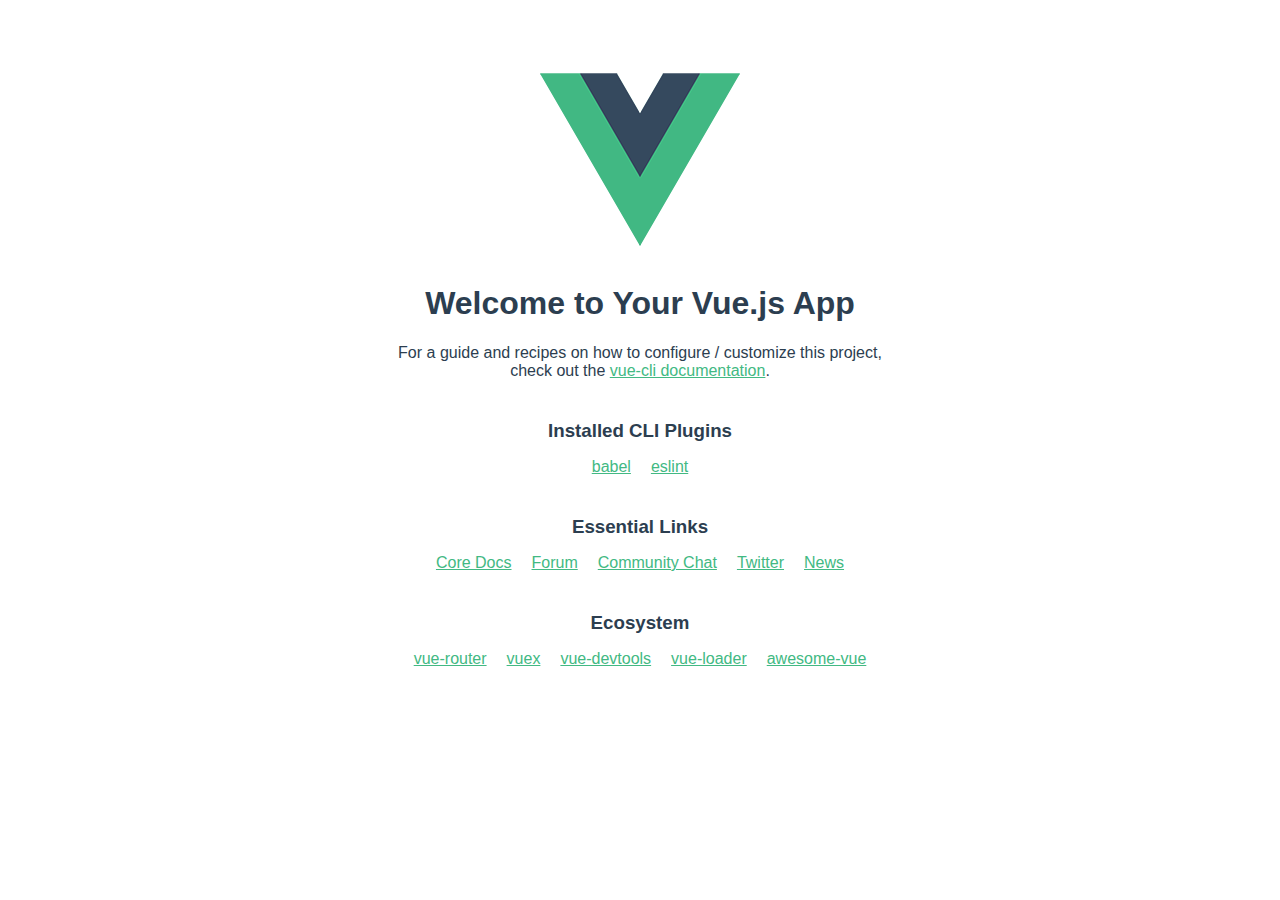
==== index.html @ 3707e93d "d" ====
<!doctype html><html lang=""><head><meta charset="utf-8"><meta http-equiv="X-UA-Compatible" content="IE=edge"><meta name="viewport" content="width=device-width,initial-scale=1"><link rel="icon" href="/favicon.ico"><title>myblog</title><script defer="defer" src="/js/chunk-vendors.759e2c21.js"></script><script defer="defer" src="/js/app.ef1b926c.js"></script><link href="/css/app.2cf79ad6.css" rel="stylesheet"></head><body><noscript><strong>We're sorry but myblog doesn't work properly without JavaScript enabled. Please enable it to continue.</strong></noscript><div id="app"></div></body></html>
---- css/app.2cf79ad6.css ----
h3[data-v-b9167eee]{margin:40px 0 0}ul[data-v-b9167eee]{list-style-type:none;padding:0}li[data-v-b9167eee]{display:inline-block;margin:0 10px}a[data-v-b9167eee]{color:#42b983}#app{font-family:Avenir,Helvetica,Arial,sans-serif;-webkit-font-smoothing:antialiased;-moz-osx-font-smoothing:grayscale;text-align:center;color:#2c3e50;margin-top:60px}
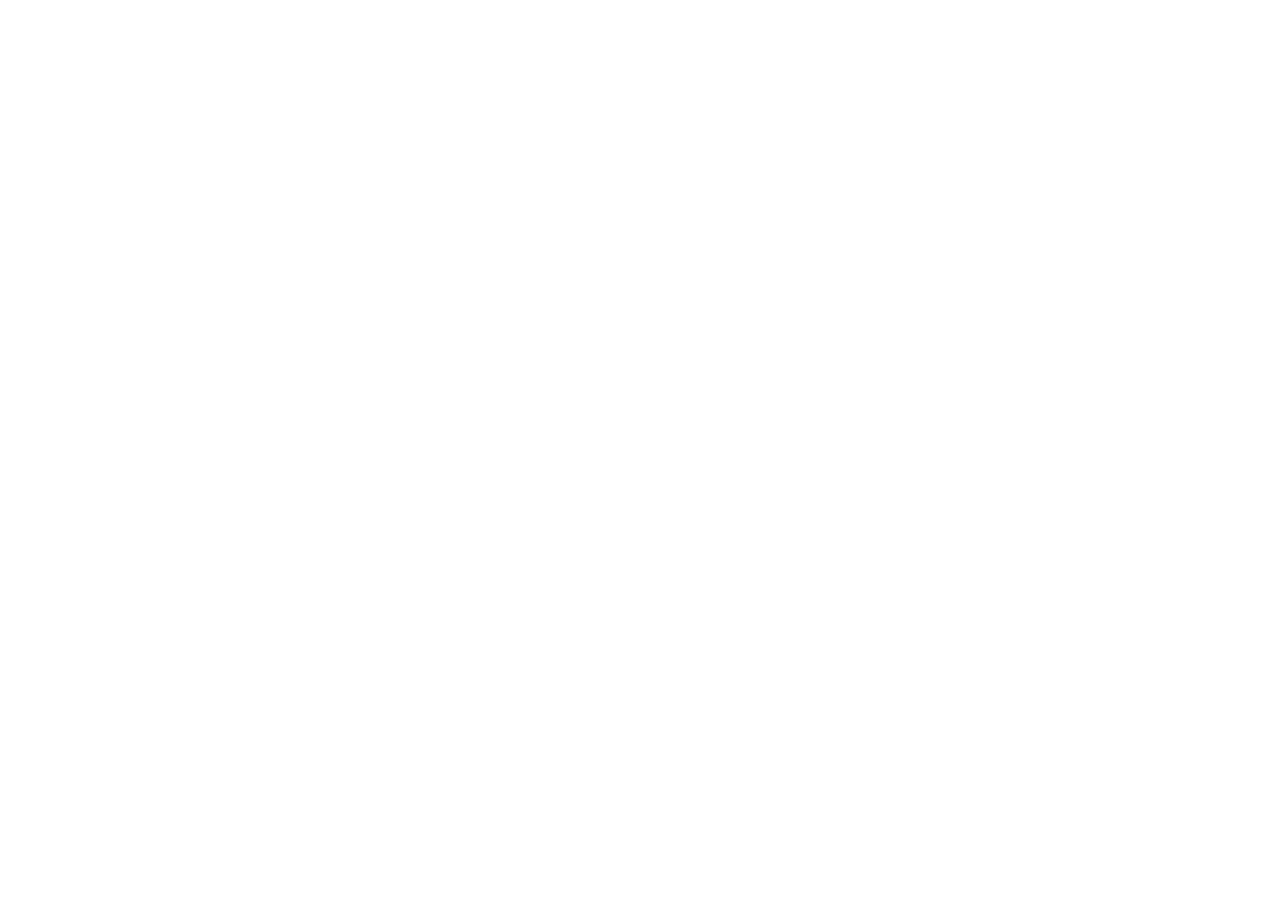
==== commit ce561dab: "s" ====
--- a/index.html
+++ b/index.html
@@ -1 +1 @@
-<!doctype html><html lang=""><head><meta charset="utf-8"><meta http-equiv="X-UA-Compatible" content="IE=edge"><meta name="viewport" content="width=device-width,initial-scale=1"><link rel="icon" href="/favicon.ico"><title>myblog</title><script defer="defer" src="/js/chunk-vendors.759e2c21.js"></script><script defer="defer" src="/js/app.ef1b926c.js"></script><link href="/css/app.2cf79ad6.css" rel="stylesheet"></head><body><noscript><strong>We're sorry but myblog doesn't work properly without JavaScript enabled. Please enable it to continue.</strong></noscript><div id="app"></div></body></html>+<!doctype html><html lang=""><head><meta charset="utf-8"><meta http-equiv="X-UA-Compatible" content="IE=edge"><meta name="viewport" content="width=device-width,initial-scale=1"><link rel="icon" href="/site/favicon.ico"><title>myblog</title><script defer="defer" src="/site/js/chunk-vendors.6931b69c.js"></script><script defer="defer" src="/site/js/app.4522f681.js"></script><link href="/site/css/app.2cf79ad6.css" rel="stylesheet"></head><body><noscript><strong>We're sorry but myblog doesn't work properly without JavaScript enabled. Please enable it to continue.</strong></noscript><div id="app"></div></body></html>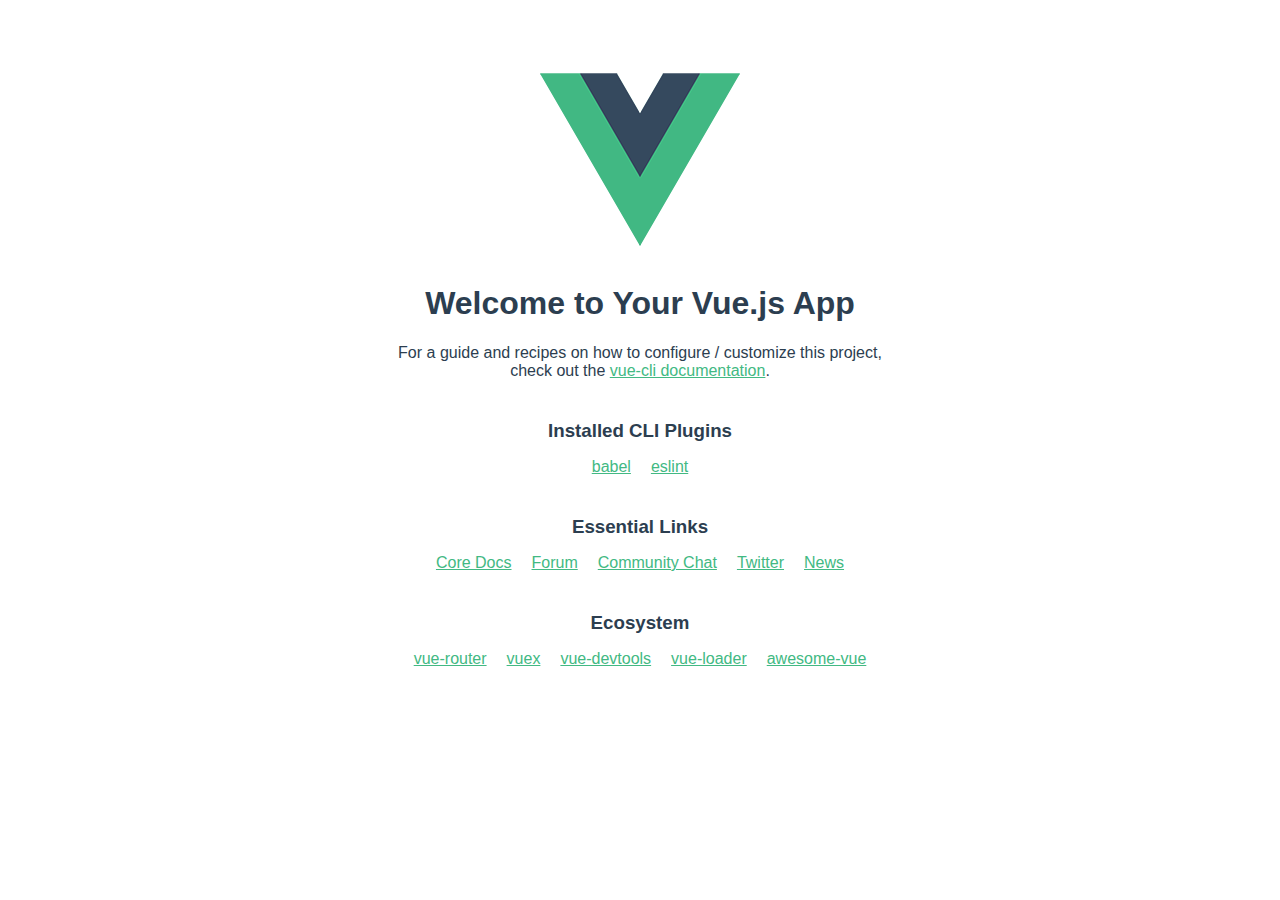
==== commit 766fc306: "s" ====
--- a/index.html
+++ b/index.html
@@ -1 +1 @@
-<!doctype html><html lang=""><head><meta charset="utf-8"><meta http-equiv="X-UA-Compatible" content="IE=edge"><meta name="viewport" content="width=device-width,initial-scale=1"><link rel="icon" href="/site/favicon.ico"><title>myblog</title><script defer="defer" src="/site/js/chunk-vendors.6931b69c.js"></script><script defer="defer" src="/site/js/app.4522f681.js"></script><link href="/site/css/app.2cf79ad6.css" rel="stylesheet"></head><body><noscript><strong>We're sorry but myblog doesn't work properly without JavaScript enabled. Please enable it to continue.</strong></noscript><div id="app"></div></body></html>+<!doctype html><html lang=""><head><meta charset="utf-8"><meta http-equiv="X-UA-Compatible" content="IE=edge"><meta name="viewport" content="width=device-width,initial-scale=1"><link rel="icon" href="favicon.ico"><title>myblog</title><script defer="defer" src="js/chunk-vendors.6931b69c.js"></script><script defer="defer" src="js/app.4522f681.js"></script><link href="css/app.2cf79ad6.css" rel="stylesheet"></head><body><noscript><strong>We're sorry but myblog doesn't work properly without JavaScript enabled. Please enable it to continue.</strong></noscript><div id="app"></div></body></html>--- a/css/app.2cf79ad6.css
+++ b/css/app.2cf79ad6.css
@@ -0,0 +1 @@
+h3[data-v-b9167eee]{margin:40px 0 0}ul[data-v-b9167eee]{list-style-type:none;padding:0}li[data-v-b9167eee]{display:inline-block;margin:0 10px}a[data-v-b9167eee]{color:#42b983}#app{font-family:Avenir,Helvetica,Arial,sans-serif;-webkit-font-smoothing:antialiased;-moz-osx-font-smoothing:grayscale;text-align:center;color:#2c3e50;margin-top:60px}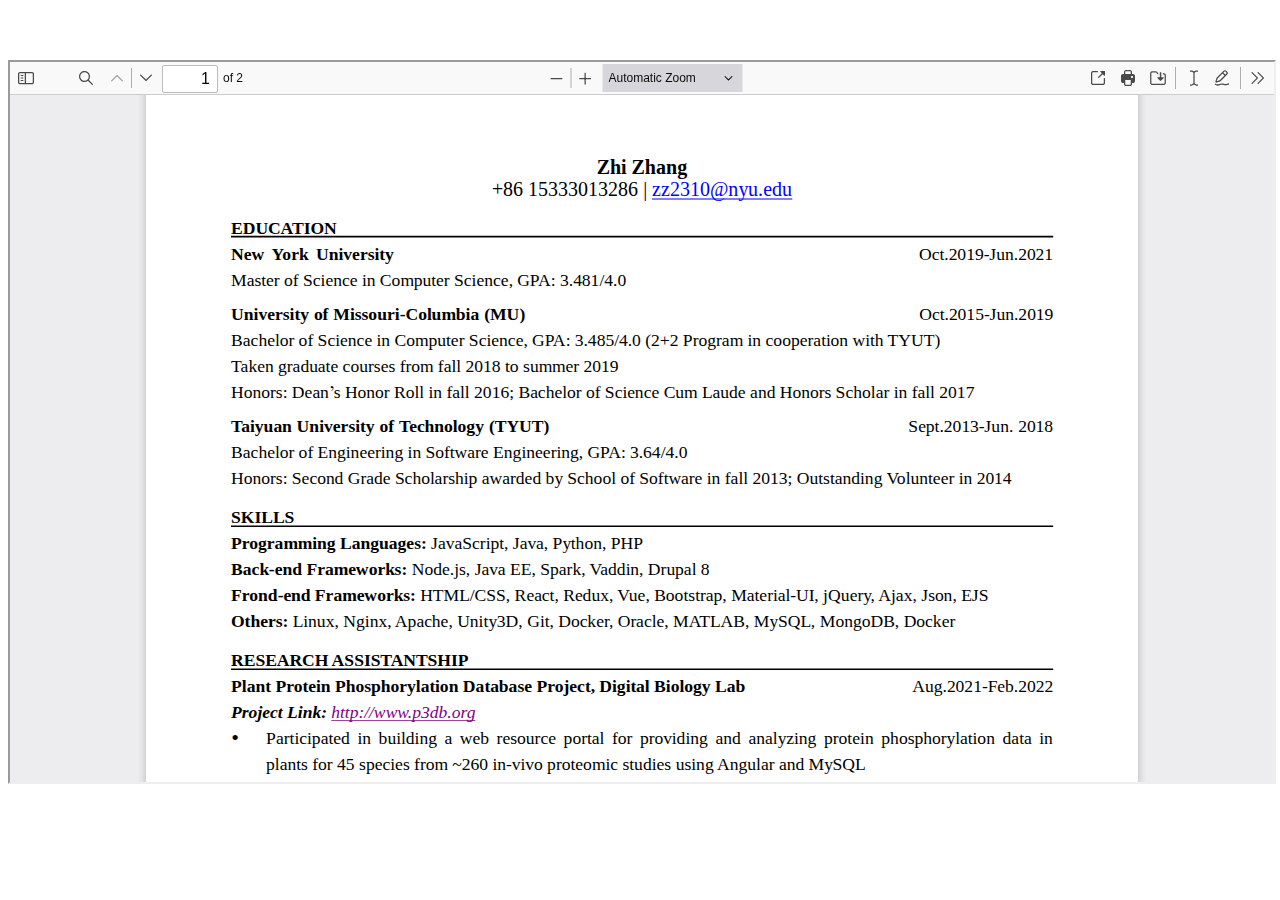
==== commit 7edeedb4: "s" ====
--- a/index.html
+++ b/index.html
@@ -1 +1 @@
-<!doctype html><html lang=""><head><meta charset="utf-8"><meta http-equiv="X-UA-Compatible" content="IE=edge"><meta name="viewport" content="width=device-width,initial-scale=1"><link rel="icon" href="favicon.ico"><title>myblog</title><script defer="defer" src="js/chunk-vendors.6931b69c.js"></script><script defer="defer" src="js/app.4522f681.js"></script><link href="css/app.2cf79ad6.css" rel="stylesheet"></head><body><noscript><strong>We're sorry but myblog doesn't work properly without JavaScript enabled. Please enable it to continue.</strong></noscript><div id="app"></div></body></html>+<!doctype html><html lang=""><head><meta charset="utf-8"><meta http-equiv="X-UA-Compatible" content="IE=edge"><meta name="viewport" content="width=device-width,initial-scale=1"><link rel="icon" href="favicon.ico"><title>myblog</title><script defer="defer" src="js/chunk-vendors.6931b69c.js"></script><script defer="defer" src="js/app.c383a71f.js"></script><link href="css/app.732480b5.css" rel="stylesheet"></head><body><noscript><strong>We're sorry but myblog doesn't work properly without JavaScript enabled. Please enable it to continue.</strong></noscript><div id="app"></div></body></html>--- a/css/app.732480b5.css
+++ b/css/app.732480b5.css
@@ -0,0 +1 @@
+div[data-v-e9b92c64]{width:100%;height:80vh;min-width:400px}#app{font-family:Avenir,Helvetica,Arial,sans-serif;-webkit-font-smoothing:antialiased;-moz-osx-font-smoothing:grayscale;text-align:center;color:#2c3e50;margin-top:60px}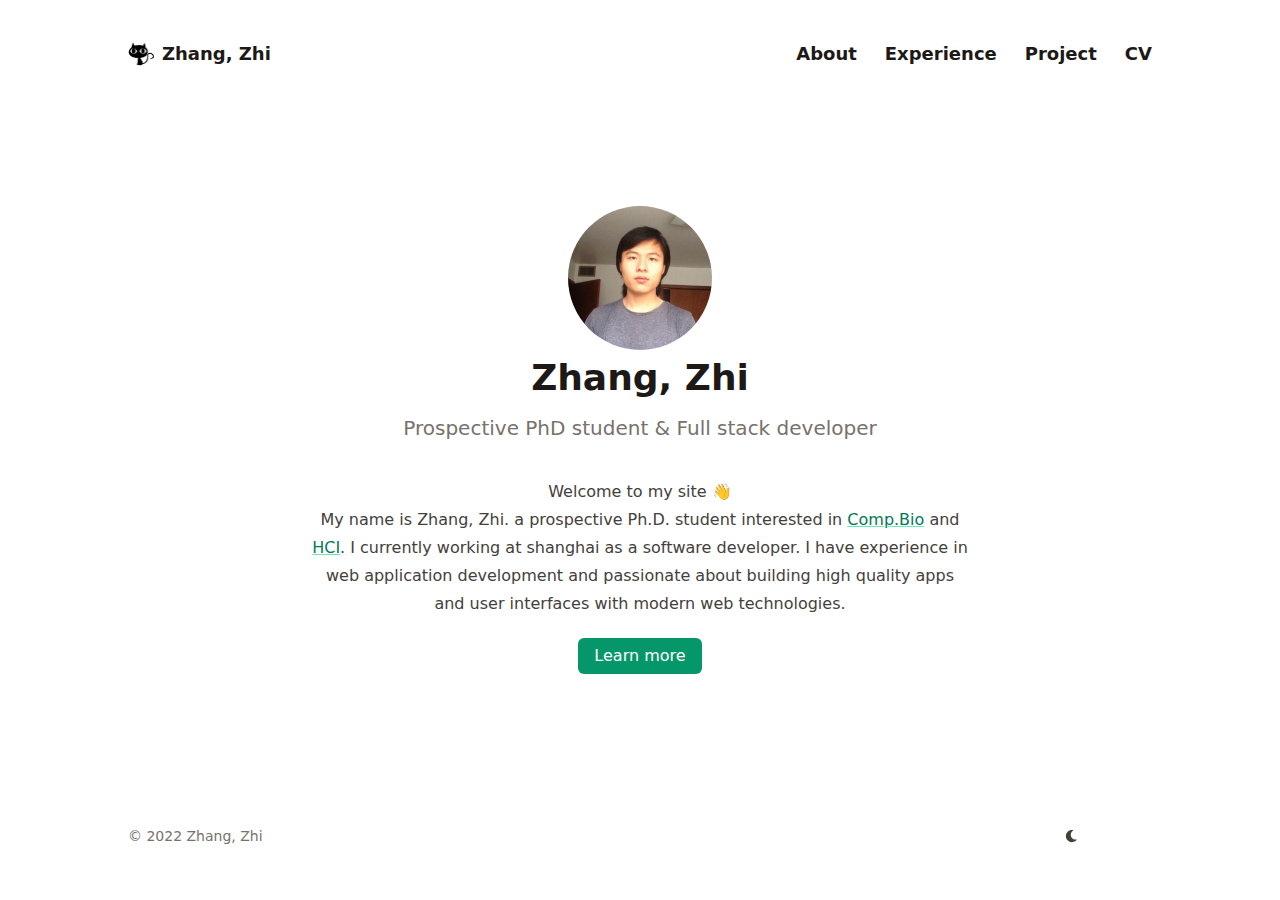
==== commit 23e138a5: "changed" ====
--- a/index.html
+++ b/index.html
@@ -1 +1,398 @@
-<!doctype html><html lang=""><head><meta charset="utf-8"><meta http-equiv="X-UA-Compatible" content="IE=edge"><meta name="viewport" content="width=device-width,initial-scale=1"><link rel="icon" href="favicon.ico"><title>myblog</title><script defer="defer" src="js/chunk-vendors.6931b69c.js"></script><script defer="defer" src="js/app.c383a71f.js"></script><link href="css/app.732480b5.css" rel="stylesheet"></head><body><noscript><strong>We're sorry but myblog doesn't work properly without JavaScript enabled. Please enable it to continue.</strong></noscript><div id="app"></div></body></html>+
+
+
+  
+
+<!DOCTYPE html>
+<html
+  lang="en"
+  dir="ltr"
+  class="scroll-smooth"
+  data-default-appearance="light"
+  data-auto-appearance="true"
+><head>
+	<meta name="generator" content="Hugo 0.98.0" />
+  <meta charset="utf-8" />
+  
+    <meta http-equiv="content-language" content="en" />
+  
+  <meta name="viewport" content="width=device-width, initial-scale=1.0" />
+  <meta http-equiv="X-UA-Compatible" content="ie=edge" />
+  
+  <title>Zhang, Zhi</title>
+    <meta name="title" content="Zhang, Zhi" />
+  
+  <meta name="description" content="Personal website of Zhang, Zhi" />
+  
+  
+  
+  <link rel="canonical" href="https://zhangzhi.info/" />
+  <link rel="alternate" type="application/rss+xml" href="/index.xml" title="Zhang, Zhi" />
+  <link rel="alternate" type="application/json" href="/index.json" title="Zhang, Zhi" />
+  
+  
+  
+  
+  
+  
+  
+  
+  
+  
+  <link
+    type="text/css"
+    rel="stylesheet"
+    href="/css/main.bundle.min.e72dfe437aca34fbdeba364296ffe1bbe3996a89a38743215059a3a88156280a349b1e7b1f27ea3e03aab60000272931f2babd06a1925856a7d1709559409195.css"
+    integrity="sha512-5y3&#43;Q3rKNPveujZClv/hu&#43;OZaomjh0MhUFmjqIFWKAo0mx57HyfqPgOqtgAAJykx8rq9BqGSWFan0XCVWUCRlQ=="
+  />
+  
+  
+  <script type="text/javascript" src="/js/appearance.min.12e98742cd283574d030a7fe55f29597df4ee214f7ff7075b4d19a64d046a602753c715295550be7899b661619cec89c679049d36c624681671a8013c1249896.js" integrity="sha512-EumHQs0oNXTQMKf&#43;VfKVl99O4hT3/3B1tNGaZNBGpgJ1PHFSlVUL54mbZhYZzsicZ5BJ02xiRoFnGoATwSSYlg=="></script>
+  
+  
+  
+  
+  
+  
+    <link rel="apple-touch-icon" sizes="180x180" href="/apple-touch-icon.png" />
+    <link rel="icon" type="image/png" sizes="32x32" href="/favicon-32x32.png" />
+    <link rel="icon" type="image/png" sizes="16x16" href="/favicon-16x16.png" />
+    <link rel="manifest" href="/site.webmanifest" />
+  
+  
+  
+  
+  
+  
+  
+  <meta property="og:title" content="Zhang, Zhi" />
+<meta property="og:description" content="Personal website of Zhang, Zhi" />
+<meta property="og:type" content="website" />
+<meta property="og:url" content="https://zhangzhi.info/" /><meta property="og:site_name" content="Zhang, Zhi" />
+
+
+  <meta name="twitter:card" content="summary"/>
+<meta name="twitter:title" content="Zhang, Zhi"/>
+<meta name="twitter:description" content="Personal website of Zhang, Zhi"/>
+
+  
+  <script type="application/ld+json">
+  {
+    "@context": "https://schema.org",
+    "@type": "WebSite",
+    "@id": "https:\/\/zhangzhi.info\/",
+    "name": "Zhang, Zhi",
+    "description": "Personal website of Zhang, Zhi",
+    "inLanguage": "en",
+    "url": "https:\/\/zhangzhi.info\/",
+    
+    "publisher" : {
+      "@type": "Person",
+      "name": "Zhang, Zhi"
+    }
+  }
+  </script>
+
+
+  
+  <meta name="author" content="Zhang, Zhi" />
+  
+  
+  
+
+
+
+
+
+
+  
+  
+  
+  
+
+
+  
+  
+</head>
+<body
+    class="flex flex-col h-screen px-6 m-auto text-lg leading-7 max-w-7xl bg-neutral text-neutral-900 dark:bg-neutral-800 dark:text-neutral sm:px-14 md:px-24 lg:px-32"
+  >
+    <div id="the-top" class="absolute flex self-center">
+      <a
+        class="px-3 py-1 text-sm -translate-y-8 rounded-b-lg bg-primary-200 focus:translate-y-0 dark:bg-neutral-600"
+        href="#main-content"
+        ><span class="font-bold text-primary-600 ltr:pr-2 rtl:pl-2 dark:text-primary-400"
+          >&darr;</span
+        >Skip to main content</a
+      >
+    </div>
+    
+    
+      <header class="py-6 font-semibold text-neutral-900 dark:text-neutral print:hidden sm:py-10">
+  <nav class="flex items-start justify-between sm:items-center">
+    
+    <div class="z-40 flex flex-row items-center">
+      
+    <a href="/" class="mr-2">
+      <img
+        src="/img/logo3.jpg"
+        width="26"
+        height="23"
+        class="max-h-[10rem] max-w-[10rem] object-scale-down object-left"
+        alt="Zhang, Zhi"
+      />
+    </a>
+  <a
+    class="decoration-primary-500 hover:underline hover:decoration-2 hover:underline-offset-2"
+    rel="me"
+    href="/"
+    >Zhang, Zhi</a
+  >
+
+      
+
+    </div>
+    
+      
+      <label id="menu-button" for="menu-controller" class="block sm:hidden">
+        <input type="checkbox" id="menu-controller" class="hidden" />
+        <div class="cursor-pointer hover:text-primary-600 dark:hover:text-primary-400">
+          
+
+  <span class="relative inline-block align-text-bottom icon">
+    <svg xmlns="http://www.w3.org/2000/svg" viewBox="0 0 448 512"><path fill="currentColor" d="M0 96C0 78.33 14.33 64 32 64H416C433.7 64 448 78.33 448 96C448 113.7 433.7 128 416 128H32C14.33 128 0 113.7 0 96zM0 256C0 238.3 14.33 224 32 224H416C433.7 224 448 238.3 448 256C448 273.7 433.7 288 416 288H32C14.33 288 0 273.7 0 256zM416 448H32C14.33 448 0 433.7 0 416C0 398.3 14.33 384 32 384H416C433.7 384 448 398.3 448 416C448 433.7 433.7 448 416 448z"/></svg>
+
+  </span>
+
+
+        </div>
+        <div
+          id="menu-wrapper"
+          class="invisible fixed inset-0 z-30 m-auto h-screen w-screen cursor-default overflow-auto bg-neutral-100/50 opacity-0 backdrop-blur-sm transition-opacity dark:bg-neutral-900/50"
+        >
+          <ul
+            class="mx-auto flex w-full max-w-7xl list-none flex-col overflow-visible px-6 py-6 ltr:text-right rtl:text-left sm:px-14 sm:py-10 sm:pt-10 md:px-24 lg:px-32"
+          >
+            <li class="mb-1">
+              <span class="cursor-pointer hover:text-primary-600 dark:hover:text-primary-400"
+                >
+
+  <span class="relative inline-block align-text-bottom icon">
+    <svg xmlns="http://www.w3.org/2000/svg" viewBox="0 0 320 512"><path fill="currentColor" d="M310.6 361.4c12.5 12.5 12.5 32.75 0 45.25C304.4 412.9 296.2 416 288 416s-16.38-3.125-22.62-9.375L160 301.3L54.63 406.6C48.38 412.9 40.19 416 32 416S15.63 412.9 9.375 406.6c-12.5-12.5-12.5-32.75 0-45.25l105.4-105.4L9.375 150.6c-12.5-12.5-12.5-32.75 0-45.25s32.75-12.5 45.25 0L160 210.8l105.4-105.4c12.5-12.5 32.75-12.5 45.25 0s12.5 32.75 0 45.25l-105.4 105.4L310.6 361.4z"/></svg>
+
+  </span>
+
+</span
+              >
+            </li>
+            
+              
+                <li class="mb-1">
+                  <a
+                    class="decoration-primary-500 hover:underline hover:decoration-2 hover:underline-offset-2"
+                    href="/about/"
+                    title=""
+                    >About</a
+                  >
+                </li>
+              
+                <li class="mb-1">
+                  <a
+                    class="decoration-primary-500 hover:underline hover:decoration-2 hover:underline-offset-2"
+                    href="/experience/"
+                    title=""
+                    >Experience</a
+                  >
+                </li>
+              
+                <li class="mb-1">
+                  <a
+                    class="decoration-primary-500 hover:underline hover:decoration-2 hover:underline-offset-2"
+                    href="/project/"
+                    title=""
+                    >Project</a
+                  >
+                </li>
+              
+                <li class="mb-1">
+                  <a
+                    class="decoration-primary-500 hover:underline hover:decoration-2 hover:underline-offset-2"
+                    href="/cv/"
+                    title=""
+                    >CV</a
+                  >
+                </li>
+              
+            
+            
+          </ul>
+        </div>
+      </label>
+      
+      <ul class="hidden list-none flex-row ltr:text-right rtl:text-left sm:flex">
+        
+          
+            <li class="mb-1 sm:mb-0 ltr:sm:mr-7 ltr:sm:last:mr-0 rtl:sm:ml-7 rtl:sm:last:ml-0">
+              <a
+                class="decoration-primary-500 hover:underline hover:decoration-2 hover:underline-offset-2"
+                href="/about/"
+                title=""
+                >About</a
+              >
+            </li>
+          
+            <li class="mb-1 sm:mb-0 ltr:sm:mr-7 ltr:sm:last:mr-0 rtl:sm:ml-7 rtl:sm:last:ml-0">
+              <a
+                class="decoration-primary-500 hover:underline hover:decoration-2 hover:underline-offset-2"
+                href="/experience/"
+                title=""
+                >Experience</a
+              >
+            </li>
+          
+            <li class="mb-1 sm:mb-0 ltr:sm:mr-7 ltr:sm:last:mr-0 rtl:sm:ml-7 rtl:sm:last:ml-0">
+              <a
+                class="decoration-primary-500 hover:underline hover:decoration-2 hover:underline-offset-2"
+                href="/project/"
+                title=""
+                >Project</a
+              >
+            </li>
+          
+            <li class="mb-1 sm:mb-0 ltr:sm:mr-7 ltr:sm:last:mr-0 rtl:sm:ml-7 rtl:sm:last:ml-0">
+              <a
+                class="decoration-primary-500 hover:underline hover:decoration-2 hover:underline-offset-2"
+                href="/cv/"
+                title=""
+                >CV</a
+              >
+            </li>
+          
+        
+        
+      </ul>
+    
+  </nav>
+</header>
+
+    
+    <div class="relative flex flex-col grow">
+      <main id="main-content" class="grow">
+        
+  
+  
+    <article
+  class="
+    h-full
+   flex flex-col items-center justify-center text-center"
+>
+  <header class="flex flex-col items-center mb-3">
+    
+      
+      
+        
+        <img
+          class="mb-2 rounded-full h-36 w-36"
+          width="144"
+          height="144"
+          alt="Zhang, Zhi"
+          src="/img/author6_hu132ab431a0215df3679bd323763c6a49_284129_288x288_fill_q75_box_smart1.jpeg"
+        />
+      
+    
+    <h1 class="text-4xl font-extrabold">
+      Zhang, Zhi
+    </h1>
+    
+    <div class="mt-1 text-2xl">
+      
+
+    </div>
+  </header>
+  <section class="prose dark:prose-invert"><div class="lead !mb-9 text-xl">
+  Prospective PhD student &amp; Full stack developer
+</div>
+
+<p>Welcome to my site 👋<br>
+My name is Zhang, Zhi. a prospective Ph.D. student interested in <a href="/research/"  >Comp.Bio</a> and <a href="/teaching/"  >HCI</a>. I currently working at shanghai as a software developer. I have experience in web application development and passionate about building high quality apps and user interfaces with modern web technologies.</p>
+<a
+  class="inline-block !rounded-md bg-primary-600 px-4 py-1 !text-neutral !no-underline hover:!bg-primary-500 dark:bg-primary-800 dark:hover:!bg-primary-700"
+  href="/about/"
+  target="_self"
+  
+  role="button"
+>
+  
+Learn more
+
+</a>
+
+</section>
+</article>
+<section>
+  
+
+</section>
+
+  
+
+        
+      </main><footer class="py-10 print:hidden">
+  
+  
+  <div class="flex items-center justify-between">
+    <div>
+      
+      
+        <p class="text-sm text-neutral-500 dark:text-neutral-400">
+            &copy;
+            2022
+            Zhang, Zhi
+        </p>
+      
+      
+      
+    </div>
+    
+    
+      <div
+        class="ltr:mr-14 rtl:ml-14 cursor-pointer text-sm text-neutral-700 hover:text-primary-600 dark:text-neutral dark:hover:text-primary-400"
+      >
+        <button id="appearance-switcher" type="button">
+          <div
+            class="flex items-center justify-center w-12 h-12 dark:hidden"
+            title="Switch to dark appearance"
+          >
+            
+
+  <span class="relative inline-block align-text-bottom icon">
+    <svg xmlns="http://www.w3.org/2000/svg" viewBox="0 0 512 512"><path fill="currentColor" d="M32 256c0-123.8 100.3-224 223.8-224c11.36 0 29.7 1.668 40.9 3.746c9.616 1.777 11.75 14.63 3.279 19.44C245 86.5 211.2 144.6 211.2 207.8c0 109.7 99.71 193 208.3 172.3c9.561-1.805 16.28 9.324 10.11 16.95C387.9 448.6 324.8 480 255.8 480C132.1 480 32 379.6 32 256z"/></svg>
+
+  </span>
+
+
+          </div>
+          <div
+            class="items-center justify-center hidden w-12 h-12 dark:flex"
+            title="Switch to light appearance"
+          >
+            
+
+  <span class="relative inline-block align-text-bottom icon">
+    <svg xmlns="http://www.w3.org/2000/svg" viewBox="0 0 512 512"><path fill="currentColor" d="M256 159.1c-53.02 0-95.1 42.98-95.1 95.1S202.1 351.1 256 351.1s95.1-42.98 95.1-95.1S309 159.1 256 159.1zM509.3 347L446.1 255.1l63.15-91.01c6.332-9.125 1.104-21.74-9.826-23.72l-109-19.7l-19.7-109c-1.975-10.93-14.59-16.16-23.72-9.824L256 65.89L164.1 2.736c-9.125-6.332-21.74-1.107-23.72 9.824L121.6 121.6L12.56 141.3C1.633 143.2-3.596 155.9 2.736 164.1L65.89 256l-63.15 91.01c-6.332 9.125-1.105 21.74 9.824 23.72l109 19.7l19.7 109c1.975 10.93 14.59 16.16 23.72 9.824L256 446.1l91.01 63.15c9.127 6.334 21.75 1.107 23.72-9.822l19.7-109l109-19.7C510.4 368.8 515.6 356.1 509.3 347zM256 383.1c-70.69 0-127.1-57.31-127.1-127.1c0-70.69 57.31-127.1 127.1-127.1s127.1 57.3 127.1 127.1C383.1 326.7 326.7 383.1 256 383.1z"/></svg>
+
+  </span>
+
+
+          </div>
+        </button>
+      </div>
+    
+  </div>
+  
+  
+</footer>
+
+    </div>
+  </body>
+</html>
--- a/css/main.bundle.min.e72dfe437aca34fbdeba364296ffe1bbe3996a89a38743215059a3a88156280a349b1e7b1f27ea3e03aab60000272931f2babd06a1925856a7d1709559409195.css
+++ b/css/main.bundle.min.e72dfe437aca34fbdeba364296ffe1bbe3996a89a38743215059a3a88156280a349b1e7b1f27ea3e03aab60000272931f2babd06a1925856a7d1709559409195.css
@@ -0,0 +1 @@
+:root{--color-neutral:255, 255, 255;--color-neutral-50:250, 250, 249;--color-neutral-100:245, 245, 244;--color-neutral-200:231, 229, 228;--color-neutral-300:214, 211, 209;--color-neutral-400:168, 162, 158;--color-neutral-500:120, 113, 108;--color-neutral-600:87, 83, 78;--color-neutral-700:68, 64, 60;--color-neutral-800:41, 37, 36;--color-neutral-900:28, 25, 23;--color-primary-50:236, 253, 245;--color-primary-100:209, 250, 229;--color-primary-200:167, 243, 208;--color-primary-300:110, 231, 183;--color-primary-400:52, 211, 153;--color-primary-500:16, 185, 129;--color-primary-600:5, 150, 105;--color-primary-700:4, 120, 87;--color-primary-800:6, 95, 70;--color-primary-900:6, 78, 59;--color-secondary-50:247, 254, 231;--color-secondary-100:236, 252, 203;--color-secondary-200:217, 249, 157;--color-secondary-300:190, 242, 100;--color-secondary-400:163, 230, 53;--color-secondary-500:132, 204, 22;--color-secondary-600:101, 163, 13;--color-secondary-700:77, 124, 15;--color-secondary-800:63, 98, 18;--color-secondary-900:54, 83, 20}/*!Congo v2.4.0 | MIT License | https://github.com/jpanther/congo*//*!tailwindcss v3.2.2 | MIT License | https://tailwindcss.com*/*,::before,::after{box-sizing:border-box;border-width:0;border-style:solid;border-color:initial}::before,::after{--tw-content:''}html{line-height:1.5;-webkit-text-size-adjust:100%;-moz-tab-size:4;-o-tab-size:4;tab-size:4;font-family:ui-sans-serif,system-ui,-apple-system,BlinkMacSystemFont,segoe ui,Roboto,helvetica neue,Arial,noto sans,sans-serif,apple color emoji,segoe ui emoji,segoe ui symbol,noto color emoji;font-feature-settings:normal}body{margin:0;line-height:inherit}hr{height:0;color:inherit;border-top-width:1px}abbr:where([title]){-webkit-text-decoration:underline dotted;text-decoration:underline dotted}h1,h2,h3,h4,h5,h6{font-size:inherit;font-weight:inherit}a{color:inherit;text-decoration:inherit}b,strong{font-weight:bolder}code,kbd,samp,pre{font-family:ui-monospace,SFMono-Regular,Menlo,Monaco,Consolas,liberation mono,courier new,monospace;font-size:1em}small{font-size:80%}sub,sup{font-size:75%;line-height:0;position:relative;vertical-align:baseline}sub{bottom:-.25em}sup{top:-.5em}table{text-indent:0;border-color:inherit;border-collapse:collapse}button,input,optgroup,select,textarea{font-family:inherit;font-size:100%;font-weight:inherit;line-height:inherit;color:inherit;margin:0;padding:0}button,select{text-transform:none}button,[type=button],[type=reset],[type=submit]{-webkit-appearance:button;background-color:transparent;background-image:none}:-moz-focusring{outline:auto}:-moz-ui-invalid{box-shadow:none}progress{vertical-align:baseline}::-webkit-inner-spin-button,::-webkit-outer-spin-button{height:auto}[type=search]{-webkit-appearance:textfield;outline-offset:-2px}::-webkit-search-decoration{-webkit-appearance:none}::-webkit-file-upload-button{-webkit-appearance:button;font:inherit}summary{display:list-item}blockquote,dl,dd,h1,h2,h3,h4,h5,h6,hr,figure,p,pre{margin:0}fieldset{margin:0;padding:0}legend{padding:0}ol,ul,menu{list-style:none;margin:0;padding:0}textarea{resize:vertical}input::-moz-placeholder,textarea::-moz-placeholder{opacity:1;color:#9ca3af}input::placeholder,textarea::placeholder{opacity:1;color:#9ca3af}button,[role=button]{cursor:pointer}:disabled{cursor:default}img,svg,video,canvas,audio,iframe,embed,object{display:block;vertical-align:middle}img,video{max-width:100%;height:auto}[hidden]{display:none}*,::before,::after{--tw-border-spacing-x:0;--tw-border-spacing-y:0;--tw-translate-x:0;--tw-translate-y:0;--tw-rotate:0;--tw-skew-x:0;--tw-skew-y:0;--tw-scale-x:1;--tw-scale-y:1;--tw-pan-x: ;--tw-pan-y: ;--tw-pinch-zoom: ;--tw-scroll-snap-strictness:proximity;--tw-ordinal: ;--tw-slashed-zero: ;--tw-numeric-figure: ;--tw-numeric-spacing: ;--tw-numeric-fraction: ;--tw-ring-inset: ;--tw-ring-offset-width:0px;--tw-ring-offset-color:#fff;--tw-ring-color:rgb(59 130 246 / 0.5);--tw-ring-offset-shadow:0 0 #0000;--tw-ring-shadow:0 0 #0000;--tw-shadow:0 0 #0000;--tw-shadow-colored:0 0 #0000;--tw-blur: ;--tw-brightness: ;--tw-contrast: ;--tw-grayscale: ;--tw-hue-rotate: ;--tw-invert: ;--tw-saturate: ;--tw-sepia: ;--tw-drop-shadow: ;--tw-backdrop-blur: ;--tw-backdrop-brightness: ;--tw-backdrop-contrast: ;--tw-backdrop-grayscale: ;--tw-backdrop-hue-rotate: ;--tw-backdrop-invert: ;--tw-backdrop-opacity: ;--tw-backdrop-saturate: ;--tw-backdrop-sepia: }::backdrop{--tw-border-spacing-x:0;--tw-border-spacing-y:0;--tw-translate-x:0;--tw-translate-y:0;--tw-rotate:0;--tw-skew-x:0;--tw-skew-y:0;--tw-scale-x:1;--tw-scale-y:1;--tw-pan-x: ;--tw-pan-y: ;--tw-pinch-zoom: ;--tw-scroll-snap-strictness:proximity;--tw-ordinal: ;--tw-slashed-zero: ;--tw-numeric-figure: ;--tw-numeric-spacing: ;--tw-numeric-fraction: ;--tw-ring-inset: ;--tw-ring-offset-width:0px;--tw-ring-offset-color:#fff;--tw-ring-color:rgb(59 130 246 / 0.5);--tw-ring-offset-shadow:0 0 #0000;--tw-ring-shadow:0 0 #0000;--tw-shadow:0 0 #0000;--tw-shadow-colored:0 0 #0000;--tw-blur: ;--tw-brightness: ;--tw-contrast: ;--tw-grayscale: ;--tw-hue-rotate: ;--tw-invert: ;--tw-saturate: ;--tw-sepia: ;--tw-drop-shadow: ;--tw-backdrop-blur: ;--tw-backdrop-brightness: ;--tw-backdrop-contrast: ;--tw-backdrop-grayscale: ;--tw-backdrop-hue-rotate: ;--tw-backdrop-invert: ;--tw-backdrop-opacity: ;--tw-backdrop-saturate: ;--tw-backdrop-sepia: }.prose{color:var(--tw-prose-body);max-width:65ch}.prose :where([class~=lead]):not(:where([class~=not-prose] *)){color:var(--tw-prose-lead);font-size:1.25em;line-height:1.6;margin-top:1.2em;margin-bottom:1.2em}.prose :where(a):not(:where([class~=not-prose] *)){color:var(--tw-prose-links);text-decoration:underline;font-weight:500;text-decoration-color:rgba(var(--color-primary-300),1)}.prose :where(a):not(:where([class~=not-prose] *)):hover{color:rgba(var(--color-neutral),1);text-decoration:none;background-color:rgba(var(--color-primary-600),1);border-radius:.09rem}.prose :where(strong):not(:where([class~=not-prose] *)){color:var(--tw-prose-bold);font-weight:600}.prose :where(a strong):not(:where([class~=not-prose] *)){color:inherit}.prose :where(blockquote strong):not(:where([class~=not-prose] *)){color:inherit}.prose :where(thead th strong):not(:where([class~=not-prose] *)){color:inherit}.prose :where(ol):not(:where([class~=not-prose] *)){list-style-type:decimal;margin-top:1.25em;margin-bottom:1.25em;padding-left:1.625em}.prose :where(ol[type=A]):not(:where([class~=not-prose] *)){list-style-type:upper-alpha}.prose :where(ol[type=a]):not(:where([class~=not-prose] *)){list-style-type:lower-alpha}.prose :where(ol[type=As]):not(:where([class~=not-prose] *)){list-style-type:upper-alpha}.prose :where(ol[type=as]):not(:where([class~=not-prose] *)){list-style-type:lower-alpha}.prose :where(ol[type=I]):not(:where([class~=not-prose] *)){list-style-type:upper-roman}.prose :where(ol[type=i]):not(:where([class~=not-prose] *)){list-style-type:lower-roman}.prose :where(ol[type=Is]):not(:where([class~=not-prose] *)){list-style-type:upper-roman}.prose :where(ol[type=is]):not(:where([class~=not-prose] *)){list-style-type:lower-roman}.prose :where(ol[type="1"]):not(:where([class~=not-prose] *)){list-style-type:decimal}.prose :where(ul):not(:where([class~=not-prose] *)){list-style-type:disc;margin-top:1.25em;margin-bottom:1.25em;padding-left:1.625em}.prose :where(ol>li):not(:where([class~=not-prose] *))::marker{font-weight:400;color:var(--tw-prose-counters)}.prose :where(ul>li):not(:where([class~=not-prose] *))::marker{color:var(--tw-prose-bullets)}.prose :where(hr):not(:where([class~=not-prose] *)){border-color:var(--tw-prose-hr);border-top-width:1px;margin-top:3em;margin-bottom:3em}.prose :where(blockquote):not(:where([class~=not-prose] *)){font-weight:500;font-style:italic;color:var(--tw-prose-quotes);border-left-width:.25rem;border-left-color:var(--tw-prose-quote-borders);quotes:"\201C""\201D""\2018""\2019";margin-top:1.6em;margin-bottom:1.6em;padding-left:1em}.prose :where(blockquote p:first-of-type):not(:where([class~=not-prose] *))::before{content:open-quote}.prose :where(blockquote p:last-of-type):not(:where([class~=not-prose] *))::after{content:close-quote}.prose :where(h1):not(:where([class~=not-prose] *)){color:var(--tw-prose-headings);font-weight:800;font-size:2.25em;margin-top:0;margin-bottom:.8888889em;line-height:1.1111111}.prose :where(h1 strong):not(:where([class~=not-prose] *)){font-weight:900;color:inherit}.prose :where(h2):not(:where([class~=not-prose] *)){color:rgba(var(--color-primary-600),var(--tw-text-opacity));font-weight:700;font-size:1.5em;margin-top:2em;margin-bottom:1em;line-height:1.3333333}.prose :where(h2 strong):not(:where([class~=not-prose] *)){font-weight:800;color:rgba(var(--color-primary-600),var(--tw-text-opacity))}.prose :where(h3):not(:where([class~=not-prose] *)){color:var(--tw-prose-headings);font-weight:600;font-size:1.25em;margin-top:1.6em;margin-bottom:.6em;line-height:1.6}.prose :where(h3 strong):not(:where([class~=not-prose] *)){font-weight:700;color:inherit}.prose :where(h4):not(:where([class~=not-prose] *)){color:var(--tw-prose-headings);font-weight:600;margin-top:1.5em;margin-bottom:.5em;line-height:1.5}.prose :where(h4 strong):not(:where([class~=not-prose] *)){font-weight:700;color:inherit}.prose :where(img):not(:where([class~=not-prose] *)){margin-top:2em;margin-bottom:2em}.prose :where(figure>*):not(:where([class~=not-prose] *)){margin-top:0;margin-bottom:0}.prose :where(figcaption):not(:where([class~=not-prose] *)){color:var(--tw-prose-captions);font-size:.875em;line-height:1.4285714;margin-top:.8571429em}.prose :where(code):not(:where([class~=not-prose] *)){color:var(--tw-prose-code);font-weight:600;font-size:.875em}.prose :where(code):not(:where([class~=not-prose] *))::before{content:"`"}.prose :where(code):not(:where([class~=not-prose] *))::after{content:"`"}.prose :where(a code):not(:where([class~=not-prose] *)){color:var(--tw-prose-code)}.prose :where(h1 code):not(:where([class~=not-prose] *)){color:inherit}.prose :where(h2 code):not(:where([class~=not-prose] *)){color:inherit;font-size:.875em}.prose :where(h3 code):not(:where([class~=not-prose] *)){color:inherit;font-size:.9em}.prose :where(h4 code):not(:where([class~=not-prose] *)){color:inherit}.prose :where(blockquote code):not(:where([class~=not-prose] *)){color:inherit}.prose :where(thead th code):not(:where([class~=not-prose] *)){color:inherit}.prose :where(pre):not(:where([class~=not-prose] *)){color:var(--tw-prose-pre-code);background-color:var(--tw-prose-pre-bg);overflow-x:auto;font-weight:400;font-size:.875em;line-height:1.7142857;margin-top:1.7142857em;margin-bottom:1.7142857em;border-radius:.375rem;padding-top:.8571429em;padding-right:1.1428571em;padding-bottom:.8571429em;padding-left:1.1428571em}.prose :where(pre code):not(:where([class~=not-prose] *)){background-color:transparent;border-width:0;border-radius:0;padding:0;font-weight:inherit;color:inherit;font-size:inherit;font-family:inherit;line-height:inherit}.prose :where(pre code):not(:where([class~=not-prose] *))::before{content:none}.prose :where(pre code):not(:where([class~=not-prose] *))::after{content:none}.prose :where(table):not(:where([class~=not-prose] *)){width:100%;table-layout:auto;text-align:left;margin-top:2em;margin-bottom:2em;font-size:.875em;line-height:1.7142857}.prose :where(thead):not(:where([class~=not-prose] *)){border-bottom-width:1px;border-bottom-color:var(--tw-prose-th-borders)}.prose :where(thead th):not(:where([class~=not-prose] *)){color:var(--tw-prose-headings);font-weight:600;vertical-align:bottom;padding-right:.5714286em;padding-bottom:.5714286em;padding-left:.5714286em}.prose :where(tbody tr):not(:where([class~=not-prose] *)){border-bottom-width:1px;border-bottom-color:var(--tw-prose-td-borders)}.prose :where(tbody tr:last-child):not(:where([class~=not-prose] *)){border-bottom-width:0}.prose :where(tbody td):not(:where([class~=not-prose] *)){vertical-align:baseline}.prose :where(tfoot):not(:where([class~=not-prose] *)){border-top-width:1px;border-top-color:var(--tw-prose-th-borders)}.prose :where(tfoot td):not(:where([class~=not-prose] *)){vertical-align:top}.prose{--tw-prose-body:rgba(var(--color-neutral-700), 1);--tw-prose-headings:rgba(var(--color-neutral-800), 1);--tw-prose-lead:rgba(var(--color-neutral-500), 1);--tw-prose-links:rgba(var(--color-primary-700), 1);--tw-prose-bold:rgba(var(--color-neutral-900), 1);--tw-prose-counters:rgba(var(--color-neutral-800), 1);--tw-prose-bullets:rgba(var(--color-neutral-500), 1);--tw-prose-hr:rgba(var(--color-neutral-200), 1);--tw-prose-quotes:rgba(var(--color-neutral-700), 1);--tw-prose-quote-borders:rgba(var(--color-primary-200), 1);--tw-prose-captions:rgba(var(--color-neutral-500), 1);--tw-prose-code:rgba(var(--color-secondary-700), 1);--tw-prose-pre-code:rgba(var(--color-neutral-700), 1);--tw-prose-pre-bg:rgba(var(--color-neutral-50), 1);--tw-prose-th-borders:rgba(var(--color-neutral-500), 1);--tw-prose-td-borders:rgba(var(--color-neutral-300), 1);--tw-prose-invert-body:rgba(var(--color-neutral-300), 1);--tw-prose-invert-headings:rgba(var(--color-neutral-50), 1);--tw-prose-invert-lead:rgba(var(--color-neutral-500), 1);--tw-prose-invert-links:rgba(var(--color-primary-400), 1);--tw-prose-invert-bold:rgba(var(--color-neutral), 1);--tw-prose-invert-counters:rgba(var(--color-neutral-400), 1);--tw-prose-invert-bullets:rgba(var(--color-neutral-600), 1);--tw-prose-invert-hr:rgba(var(--color-neutral-500), 1);--tw-prose-invert-quotes:rgba(var(--color-neutral-200), 1);--tw-prose-invert-quote-borders:rgba(var(--color-primary-900), 1);--tw-prose-invert-captions:rgba(var(--color-neutral-400), 1);--tw-prose-invert-code:rgba(var(--color-secondary-400), 1);--tw-prose-invert-pre-code:rgba(var(--color-neutral-200), 1);--tw-prose-invert-pre-bg:rgba(var(--color-neutral-700), 1);--tw-prose-invert-th-borders:rgba(var(--color-neutral-500), 1);--tw-prose-invert-td-borders:rgba(var(--color-neutral-700), 1);font-size:1rem;line-height:1.75}.prose :where(p):not(:where([class~=not-prose] *)){margin-top:1.25em;margin-bottom:1.25em}.prose :where(video):not(:where([class~=not-prose] *)){margin-top:2em;margin-bottom:2em}.prose :where(figure):not(:where([class~=not-prose] *)){margin-top:2em;margin-bottom:2em}.prose :where(li):not(:where([class~=not-prose] *)){margin-top:.5em;margin-bottom:.5em}.prose :where(ol>li):not(:where([class~=not-prose] *)){padding-left:.375em}.prose :where(ul>li):not(:where([class~=not-prose] *)){padding-left:.375em}.prose :where(.prose>ul>li p):not(:where([class~=not-prose] *)){margin-top:.75em;margin-bottom:.75em}.prose :where(.prose>ul>li>*:first-child):not(:where([class~=not-prose] *)){margin-top:1.25em}.prose :where(.prose>ul>li>*:last-child):not(:where([class~=not-prose] *)){margin-bottom:1.25em}.prose :where(.prose>ol>li>*:first-child):not(:where([class~=not-prose] *)){margin-top:1.25em}.prose :where(.prose>ol>li>*:last-child):not(:where([class~=not-prose] *)){margin-bottom:1.25em}.prose :where(ul ul,ul ol,ol ul,ol ol):not(:where([class~=not-prose] *)){margin-top:.75em;margin-bottom:.75em}.prose :where(hr+*):not(:where([class~=not-prose] *)){margin-top:0}.prose :where(h2+*):not(:where([class~=not-prose] *)){margin-top:0}.prose :where(h3+*):not(:where([class~=not-prose] *)){margin-top:0}.prose :where(h4+*):not(:where([class~=not-prose] *)){margin-top:0}.prose :where(thead th:first-child):not(:where([class~=not-prose] *)){padding-left:0}.prose :where(thead th:last-child):not(:where([class~=not-prose] *)){padding-right:0}.prose :where(tbody td,tfoot td):not(:where([class~=not-prose] *)){padding-top:.5714286em;padding-right:.5714286em;padding-bottom:.5714286em;padding-left:.5714286em}.prose :where(tbody td:first-child,tfoot td:first-child):not(:where([class~=not-prose] *)){padding-left:0}.prose :where(tbody td:last-child,tfoot td:last-child):not(:where([class~=not-prose] *)){padding-right:0}.prose :where(.prose>:first-child):not(:where([class~=not-prose] *)){margin-top:0}.prose :where(.prose>:last-child):not(:where([class~=not-prose] *)){margin-bottom:0}.prose :where(kbd):not(:where([class~=not-prose] *)){background-color:rgba(var(--color-neutral-200),1);padding:.1rem .4rem;border-radius:.25rem;font-size:.9rem;font-weight:600}.prose :where(mark):not(:where([class~=not-prose] *)){color:rgba(var(--color-neutral-800),1);background-color:rgba(var(--color-secondary-200),1);padding:.1rem .2rem;border-radius:.12rem}body a,body button{transition-property:color,background-color,border-color,text-decoration-color,fill,stroke;transition-timing-function:cubic-bezier(.4,0,.2,1);transition-duration:150ms}.icon svg{height:1em;width:1em}#search-query::-webkit-search-cancel-button,#search-query::-webkit-search-decoration,#search-query::-webkit-search-results-button,#search-query::-webkit-search-results-decoration{display:none}body:has(#menu-controller:checked){overflow-y:hidden}#menu-button:has(#menu-controller:checked){visibility:hidden}#menu-controller:checked~#menu-wrapper{visibility:visible;opacity:1}[dir=rtl] .prose blockquote{border-left-width:0;border-right-width:4px;padding-right:1rem}[dir=rtl] .prose ul>li,[dir=rtl] .prose ol>li{margin-right:1.75rem;padding-left:0;padding-right:.5rem}[dir=rtl] .prose ol>li:before,[dir=rtl] .prose ul>li:before{left:auto;right:.25rem}[dir=rtl] .prose thead td:first-child,[dir=rtl] .prose thead th:first-child{padding-right:0}[dir=rtl] .prose thead td:last-child,[dir=rtl] .prose thead th:last-child{padding-left:0}.prose div.min-w-0.max-w-prose>*:first-child{margin-top:.75rem}.toc ul,.toc li{list-style-type:none;padding-left:0;padding-right:0;line-height:1.375}[dir=ltr] .toc ul ul{padding-left:1rem}[dir=rtl] .toc ul ul{padding-right:1rem}.toc a{font-weight:400;--tw-text-opacity:1;color:rgba(var(--color-neutral-700),var(--tw-text-opacity))}.dark .toc a{--tw-text-opacity:1;color:rgba(var(--color-neutral-400),var(--tw-text-opacity))}[dir=rtl] .toc ul>li{margin-right:0}.highlight-wrapper{display:block}.highlight{position:relative;z-index:0}.highlight:hover>.copy-button{visibility:visible}.copy-button{visibility:hidden;position:absolute;top:0;right:0;z-index:10;width:5rem;cursor:pointer;white-space:nowrap;border-bottom-left-radius:.375rem;border-top-right-radius:.375rem;--tw-bg-opacity:1;background-color:rgba(var(--color-neutral-200),var(--tw-bg-opacity));padding-top:.25rem;padding-bottom:.25rem;font-family:ui-monospace,SFMono-Regular,Menlo,Monaco,Consolas,liberation mono,courier new,monospace;font-size:.875rem;line-height:1.25rem;--tw-text-opacity:1;color:rgba(var(--color-neutral-700),var(--tw-text-opacity));opacity:.9}.dark .copy-button{--tw-bg-opacity:1;background-color:rgba(var(--color-neutral-600),var(--tw-bg-opacity));--tw-text-opacity:1;color:rgba(var(--color-neutral-200),var(--tw-text-opacity))}.copy-button:hover,.copy-button:focus,.copy-button:active,.copy-button:active:hover{--tw-bg-opacity:1;background-color:rgba(var(--color-primary-100),var(--tw-bg-opacity))}.dark .copy-button:hover,.dark .copy-button:focus,.dark .copy-button:active,.dark .copy-button:active:hover{--tw-bg-opacity:1;background-color:rgba(var(--color-primary-600),var(--tw-bg-opacity))}.copy-textarea{position:absolute;z-index:-10;opacity:.05}.prose .chroma{position:static;border-radius:.375rem;--tw-bg-opacity:1;background-color:rgba(var(--color-neutral-50),var(--tw-bg-opacity));--tw-text-opacity:1;color:rgba(var(--color-neutral-700),var(--tw-text-opacity))}.dark .prose .chroma{--tw-bg-opacity:1;background-color:rgba(var(--color-neutral-700),var(--tw-bg-opacity));--tw-text-opacity:1;color:rgba(var(--color-neutral-200),var(--tw-text-opacity))}.chroma .lntd,.chroma .lntd pre{margin:0;border-style:none;padding:0;vertical-align:top}.chroma .lntable{display:block;width:auto;overflow:hidden;padding-left:1rem;padding-right:1rem;padding-top:.75rem;padding-bottom:.75rem;font-size:1rem;line-height:1.5rem;border-spacing:0}.chroma .hl{margin-left:-1rem;margin-right:-1rem;display:block;width:auto;--tw-bg-opacity:1;background-color:rgba(var(--color-primary-100),var(--tw-bg-opacity));padding-left:1rem;padding-right:1rem}.dark .chroma .hl{--tw-bg-opacity:1;background-color:rgba(var(--color-primary-900),var(--tw-bg-opacity))}.chroma .lntd .hl{margin:0;padding:0}.chroma .lnt,.chroma .ln{margin-right:.4em;padding-left:.4em;padding-right:.4em;padding-top:0;padding-bottom:0;--tw-text-opacity:1;color:rgba(var(--color-neutral-600),var(--tw-text-opacity))}.dark .chroma .lnt,.dark .chroma .ln{--tw-text-opacity:1;color:rgba(var(--color-neutral-300),var(--tw-text-opacity))}.chroma .k,.chroma .kd,.chroma .kn,.chroma .kp,.chroma .kr,.chroma .nc,.chroma .fm,.chroma .nn,.chroma .vc,.chroma .o{--tw-text-opacity:1;color:rgba(var(--color-primary-600),var(--tw-text-opacity))}.dark .chroma .k,.dark .chroma .kd,.dark .chroma .kn,.dark .chroma .kp,.dark .chroma .kr,.dark .chroma .nc,.dark .chroma .fm,.dark .chroma .nn,.dark .chroma .vc,.dark .chroma .o{--tw-text-opacity:1;color:rgba(var(--color-primary-300),var(--tw-text-opacity))}.chroma .kc{font-weight:600;--tw-text-opacity:1;color:rgba(var(--color-secondary-400),var(--tw-text-opacity))}.dark .chroma .kc{--tw-text-opacity:1;color:rgba(var(--color-secondary-500),var(--tw-text-opacity))}.chroma .kt,.chroma .nv,.chroma .vi,.chroma .vm,.chroma .m,.chroma .mb,.chroma .mf,.chroma .mh,.chroma .mi,.chroma .il,.chroma .mo{--tw-text-opacity:1;color:rgba(var(--color-secondary-400),var(--tw-text-opacity))}.dark .chroma .kt,.dark .chroma .nv,.dark .chroma .vi,.dark .chroma .vm,.dark .chroma .m,.dark .chroma .mb,.dark .chroma .mf,.dark .chroma .mh,.dark .chroma .mi,.dark .chroma .il,.dark .chroma .mo{--tw-text-opacity:1;color:rgba(var(--color-secondary-600),var(--tw-text-opacity))}.chroma .n,.chroma .nd,.chroma .ni,.chroma .nl{--tw-text-opacity:1;color:rgba(var(--color-secondary-900),var(--tw-text-opacity))}.dark .chroma .n,.dark .chroma .nd,.dark .chroma .ni,.dark .chroma .nl{--tw-text-opacity:1;color:rgba(var(--color-secondary-200),var(--tw-text-opacity))}.chroma .na,.chroma .nb,.chroma .bp,.chroma .nx,.chroma .py,.chroma .nt{--tw-text-opacity:1;color:rgba(var(--color-secondary-800),var(--tw-text-opacity))}.dark .chroma .na,.dark .chroma .nb,.dark .chroma .bp,.dark .chroma .nx,.dark .chroma .py,.dark .chroma .nt{--tw-text-opacity:1;color:rgba(var(--color-secondary-300),var(--tw-text-opacity))}.chroma .no,.chroma .ne,.chroma .vg{font-weight:600;--tw-text-opacity:1;color:rgba(var(--color-secondary-400),var(--tw-text-opacity))}.dark .chroma .no,.dark .chroma .ne,.dark .chroma .vg{--tw-text-opacity:1;color:rgba(var(--color-secondary-500),var(--tw-text-opacity))}.chroma .nf{--tw-text-opacity:1;color:rgba(var(--color-secondary-600),var(--tw-text-opacity))}.dark .chroma .nf{--tw-text-opacity:1;color:rgba(var(--color-secondary-500),var(--tw-text-opacity))}.chroma .l,.chroma .ld,.chroma .s,.chroma .sa,.chroma .sb,.chroma .sc,.chroma .dl,.chroma .sd,.chroma .s2,.chroma .sh,.chroma .si,.chroma .sx,.chroma .s1,.chroma .gi,.chroma .go,.chroma .gp{--tw-text-opacity:1;color:rgba(var(--color-primary-800),var(--tw-text-opacity))}.dark .chroma .l,.dark .chroma .ld,.dark .chroma .s,.dark .chroma .sa,.dark .chroma .sb,.dark .chroma .sc,.dark .chroma .dl,.dark .chroma .sd,.dark .chroma .s2,.dark .chroma .sh,.dark .chroma .si,.dark .chroma .sx,.dark .chroma .s1,.dark .chroma .gi,.dark .chroma .go,.dark .chroma .gp{--tw-text-opacity:1;color:rgba(var(--color-primary-400),var(--tw-text-opacity))}.chroma .se{font-weight:600;--tw-text-opacity:1;color:rgba(var(--color-secondary-400),var(--tw-text-opacity))}.dark .chroma .se{--tw-text-opacity:1;color:rgba(var(--color-secondary-500),var(--tw-text-opacity))}.chroma .sr,.chroma .ss{font-weight:600;--tw-text-opacity:1;color:rgba(var(--color-primary-800),var(--tw-text-opacity))}.dark .chroma .sr,.dark .chroma .ss{--tw-text-opacity:1;color:rgba(var(--color-primary-400),var(--tw-text-opacity))}.chroma .ow{font-weight:600;--tw-text-opacity:1;color:rgba(var(--color-primary-400),var(--tw-text-opacity))}.dark .chroma .ow{--tw-text-opacity:1;color:rgba(var(--color-primary-600),var(--tw-text-opacity))}.chroma .c,.chroma .cm,.chroma .c1,.chroma .cs,.chroma .cp,.chroma .cpf{font-style:italic;--tw-text-opacity:1;color:rgba(var(--color-neutral-500),var(--tw-text-opacity))}.dark .chroma .c,.dark .chroma .cm,.dark .chroma .c1,.dark .chroma .cs,.dark .chroma .cp,.dark .chroma .cpf{--tw-text-opacity:1;color:rgba(var(--color-neutral-400),var(--tw-text-opacity))}.chroma .ch{font-weight:600;font-style:italic;--tw-text-opacity:1;color:rgba(var(--color-neutral-500),var(--tw-text-opacity))}.dark .chroma .ch{--tw-text-opacity:1;color:rgba(var(--color-neutral-400),var(--tw-text-opacity))}.chroma .ge{font-style:italic}.chroma .gh{font-weight:600;--tw-text-opacity:1;color:rgba(var(--color-neutral-500),var(--tw-text-opacity))}.chroma .gs{font-weight:600}.chroma .gu,.chroma .gt{--tw-text-opacity:1;color:rgba(var(--color-neutral-500),var(--tw-text-opacity))}.chroma .gl{text-decoration-line:underline}.pointer-events-none{pointer-events:none}.pointer-events-auto{pointer-events:auto}.invisible{visibility:hidden}.fixed{position:fixed}.absolute{position:absolute}.relative{position:relative}.sticky{position:sticky}.inset-0{top:0;right:0;bottom:0;left:0}.top-\[100vh\]{top:100vh}.bottom-0{bottom:0}.top-\[calc\(100vh-5\.5rem\)\]{top:calc(100vh - 5.5rem)}.top-20{top:5rem}.top-0{top:0}.z-50{z-index:50}.z-10{z-index:10}.z-40{z-index:40}.z-30{z-index:30}.order-first{order:-9999}.m-auto{margin:auto}.m-1{margin:.25rem}.-mx-2{margin-left:-.5rem;margin-right:-.5rem}.my-3{margin-top:.75rem;margin-bottom:.75rem}.my-1{margin-top:.25rem;margin-bottom:.25rem}.mx-1{margin-left:.25rem;margin-right:.25rem}.mx-auto{margin-left:auto;margin-right:auto}.my-0{margin-top:0;margin-bottom:0}.mb-3{margin-bottom:.75rem}.mt-8{margin-top:2rem}.mb-12{margin-bottom:3rem}.mt-0{margin-top:0}.mt-12{margin-top:3rem}.mt-10{margin-top:2.5rem}.mt-6{margin-top:1.5rem}.mb-6{margin-bottom:1.5rem}.-mt-4{margin-top:-1rem}.mr-2{margin-right:.5rem}.ml-2{margin-left:.5rem}.mt-\[0\.1rem\]{margin-top:.1rem}.\!mt-0{margin-top:0!important}.\!mb-0{margin-bottom:0!important}.mb-1{margin-bottom:.25rem}.mb-2{margin-bottom:.5rem}.-mb-1{margin-bottom:-.25rem}.\!mb-9{margin-bottom:2.25rem!important}.mt-1{margin-top:.25rem}.mb-\[2px\]{margin-bottom:2px}.block{display:block}.inline-block{display:inline-block}.inline{display:inline}.flex{display:flex}.hidden{display:none}.h-screen{height:100vh}.h-12{height:3rem}.h-24{height:6rem}.h-8{height:2rem}.h-full{height:100%}.h-36{height:9rem}.max-h-\[10rem\]{max-height:10rem}.min-h-0{min-height:0}.w-12{width:3rem}.w-36{width:9rem}.w-full{width:100%}.w-24{width:6rem}.w-screen{width:100vw}.w-8{width:2rem}.w-6{width:1.5rem}.min-w-0{min-width:0}.min-w-\[1\.8rem\]{min-width:1.8rem}.min-w-\[2\.4rem\]{min-width:2.4rem}.max-w-7xl{max-width:80rem}.max-w-full{max-width:100%}.max-w-prose{max-width:65ch}.max-w-\[10rem\]{max-width:10rem}.max-w-3xl{max-width:48rem}.flex-none{flex:none}.flex-auto{flex:auto}.grow{flex-grow:1}.-translate-y-8{--tw-translate-y:-2rem;transform:translate(var(--tw-translate-x),var(--tw-translate-y))rotate(var(--tw-rotate))skewX(var(--tw-skew-x))skewY(var(--tw-skew-y))scaleX(var(--tw-scale-x))scaleY(var(--tw-scale-y))}.cursor-default{cursor:default}.cursor-pointer{cursor:pointer}.list-none{list-style-type:none}.appearance-none{-webkit-appearance:none;-moz-appearance:none;appearance:none}.flex-row{flex-direction:row}.flex-col{flex-direction:column}.flex-wrap{flex-wrap:wrap}.items-start{align-items:flex-start}.items-center{align-items:center}.justify-center{justify-content:center}.justify-between{justify-content:space-between}.place-self-center{place-self:center}.self-center{align-self:center}.overflow-auto{overflow:auto}.overflow-hidden{overflow:hidden}.overflow-visible{overflow:visible}.scroll-smooth{scroll-behavior:smooth}.rounded-full{border-radius:9999px}.rounded-md{border-radius:.375rem}.rounded{border-radius:.25rem}.rounded-lg{border-radius:.5rem}.\!rounded-md{border-radius:.375rem!important}.rounded-b-lg{border-bottom-right-radius:.5rem;border-bottom-left-radius:.5rem}.border{border-width:1px}.border-t{border-top-width:1px}.border-dotted{border-style:dotted}.border-neutral-400{--tw-border-opacity:1;border-color:rgba(var(--color-neutral-400),var(--tw-border-opacity))}.border-neutral-300{--tw-border-opacity:1;border-color:rgba(var(--color-neutral-300),var(--tw-border-opacity))}.border-neutral-200{--tw-border-opacity:1;border-color:rgba(var(--color-neutral-200),var(--tw-border-opacity))}.border-primary-400{--tw-border-opacity:1;border-color:rgba(var(--color-primary-400),var(--tw-border-opacity))}.bg-neutral{--tw-bg-opacity:1;background-color:rgba(var(--color-neutral),var(--tw-bg-opacity))}.bg-primary-200{--tw-bg-opacity:1;background-color:rgba(var(--color-primary-200),var(--tw-bg-opacity))}.bg-neutral\/50{background-color:rgba(var(--color-neutral),.5)}.bg-neutral-500\/50{background-color:rgba(var(--color-neutral-500),.5)}.bg-transparent{background-color:transparent}.bg-neutral-100{--tw-bg-opacity:1;background-color:rgba(var(--color-neutral-100),var(--tw-bg-opacity))}.bg-neutral-300{--tw-bg-opacity:1;background-color:rgba(var(--color-neutral-300),var(--tw-bg-opacity))}.bg-primary-100{--tw-bg-opacity:1;background-color:rgba(var(--color-primary-100),var(--tw-bg-opacity))}.bg-primary-600{--tw-bg-opacity:1;background-color:rgba(var(--color-primary-600),var(--tw-bg-opacity))}.bg-neutral-100\/50{background-color:rgba(var(--color-neutral-100),.5)}.object-scale-down{-o-object-fit:scale-down;object-fit:scale-down}.object-left{-o-object-position:left;object-position:left}.p-4{padding:1rem}.p-1{padding:.25rem}.px-6{padding-left:1.5rem;padding-right:1.5rem}.px-3{padding-left:.75rem;padding-right:.75rem}.py-1{padding-top:.25rem;padding-bottom:.25rem}.px-0{padding-left:0;padding-right:0}.py-8{padding-top:2rem;padding-bottom:2rem}.px-2{padding-left:.5rem;padding-right:.5rem}.px-1{padding-left:.25rem;padding-right:.25rem}.py-\[1px\]{padding-top:1px;padding-bottom:1px}.py-10{padding-top:2.5rem;padding-bottom:2.5rem}.py-2{padding-top:.5rem;padding-bottom:.5rem}.px-4{padding-left:1rem;padding-right:1rem}.py-3{padding-top:.75rem;padding-bottom:.75rem}.py-6{padding-top:1.5rem;padding-bottom:1.5rem}.pt-8{padding-top:2rem}.pt-3{padding-top:.75rem}.pr-4{padding-right:1rem}.pl-2{padding-left:.5rem}.pb-4{padding-bottom:1rem}.pt-4{padding-top:1rem}.text-center{text-align:center}.text-right{text-align:right}.align-top{vertical-align:top}.align-text-bottom{vertical-align:text-bottom}.text-4xl{font-size:2.25rem;line-height:2.5rem}.text-lg{font-size:1.125rem;line-height:1.75rem}.text-sm{font-size:.875rem;line-height:1.25rem}.text-xl{font-size:1.25rem;line-height:1.75rem}.text-2xl{font-size:1.5rem;line-height:2rem}.text-base{font-size:1rem;line-height:1.5rem}.text-xs{font-size:.75rem;line-height:1rem}.text-\[0\.6rem\]{font-size:.6rem}.font-extrabold{font-weight:800}.font-bold{font-weight:700}.font-medium{font-weight:500}.font-semibold{font-weight:600}.font-normal{font-weight:400}.uppercase{text-transform:uppercase}.italic{font-style:italic}.leading-7{line-height:1.75rem}.leading-6{line-height:1.5rem}.leading-3{line-height:.75rem}.text-neutral-400{--tw-text-opacity:1;color:rgba(var(--color-neutral-400),var(--tw-text-opacity))}.text-neutral-900{--tw-text-opacity:1;color:rgba(var(--color-neutral-900),var(--tw-text-opacity))}.text-primary-600{--tw-text-opacity:1;color:rgba(var(--color-primary-600),var(--tw-text-opacity))}.text-neutral-700{--tw-text-opacity:1;color:rgba(var(--color-neutral-700),var(--tw-text-opacity))}.text-neutral-500{--tw-text-opacity:1;color:rgba(var(--color-neutral-500),var(--tw-text-opacity))}.text-primary-500{--tw-text-opacity:1;color:rgba(var(--color-primary-500),var(--tw-text-opacity))}.text-neutral-800{--tw-text-opacity:1;color:rgba(var(--color-neutral-800),var(--tw-text-opacity))}.text-primary-700{--tw-text-opacity:1;color:rgba(var(--color-primary-700),var(--tw-text-opacity))}.text-primary-400{--tw-text-opacity:1;color:rgba(var(--color-primary-400),var(--tw-text-opacity))}.\!text-neutral{--tw-text-opacity:1 !important;color:rgba(var(--color-neutral),var(--tw-text-opacity))!important}.\!no-underline{text-decoration-line:none!important}.decoration-primary-500{text-decoration-color:rgba(var(--color-primary-500),1)}.decoration-neutral-300{text-decoration-color:rgba(var(--color-neutral-300),1)}.opacity-0{opacity:0}.shadow-lg{--tw-shadow:0 10px 15px -3px rgb(0 0 0 / 0.1), 0 4px 6px -4px rgb(0 0 0 / 0.1);--tw-shadow-colored:0 10px 15px -3px var(--tw-shadow-color), 0 4px 6px -4px var(--tw-shadow-color);box-shadow:var(--tw-ring-offset-shadow,0 0 #0000),var(--tw-ring-shadow,0 0 #0000),var(--tw-shadow)}.backdrop-blur{--tw-backdrop-blur:blur(8px);-webkit-backdrop-filter:var(--tw-backdrop-blur)var(--tw-backdrop-brightness)var(--tw-backdrop-contrast)var(--tw-backdrop-grayscale)var(--tw-backdrop-hue-rotate)var(--tw-backdrop-invert)var(--tw-backdrop-opacity)var(--tw-backdrop-saturate)var(--tw-backdrop-sepia);backdrop-filter:var(--tw-backdrop-blur)var(--tw-backdrop-brightness)var(--tw-backdrop-contrast)var(--tw-backdrop-grayscale)var(--tw-backdrop-hue-rotate)var(--tw-backdrop-invert)var(--tw-backdrop-opacity)var(--tw-backdrop-saturate)var(--tw-backdrop-sepia)}.backdrop-blur-sm{--tw-backdrop-blur:blur(4px);-webkit-backdrop-filter:var(--tw-backdrop-blur)var(--tw-backdrop-brightness)var(--tw-backdrop-contrast)var(--tw-backdrop-grayscale)var(--tw-backdrop-hue-rotate)var(--tw-backdrop-invert)var(--tw-backdrop-opacity)var(--tw-backdrop-saturate)var(--tw-backdrop-sepia);backdrop-filter:var(--tw-backdrop-blur)var(--tw-backdrop-brightness)var(--tw-backdrop-contrast)var(--tw-backdrop-grayscale)var(--tw-backdrop-hue-rotate)var(--tw-backdrop-invert)var(--tw-backdrop-opacity)var(--tw-backdrop-saturate)var(--tw-backdrop-sepia)}.transition-transform{transition-property:transform;transition-timing-function:cubic-bezier(.4,0,.2,1);transition-duration:150ms}.transition-opacity{transition-property:opacity;transition-timing-function:cubic-bezier(.4,0,.2,1);transition-duration:150ms}.first\:mt-8:first-child{margin-top:2rem}.hover\:scale-125:hover{--tw-scale-x:1.25;--tw-scale-y:1.25;transform:translate(var(--tw-translate-x),var(--tw-translate-y))rotate(var(--tw-rotate))skewX(var(--tw-skew-x))skewY(var(--tw-skew-y))scaleX(var(--tw-scale-x))scaleY(var(--tw-scale-y))}.hover\:border-primary-300:hover{--tw-border-opacity:1;border-color:rgba(var(--color-primary-300),var(--tw-border-opacity))}.hover\:bg-primary-600:hover{--tw-bg-opacity:1;background-color:rgba(var(--color-primary-600),var(--tw-bg-opacity))}.hover\:bg-primary-100:hover{--tw-bg-opacity:1;background-color:rgba(var(--color-primary-100),var(--tw-bg-opacity))}.hover\:bg-primary-500:hover{--tw-bg-opacity:1;background-color:rgba(var(--color-primary-500),var(--tw-bg-opacity))}.hover\:\!bg-primary-500:hover{--tw-bg-opacity:1 !important;background-color:rgba(var(--color-primary-500),var(--tw-bg-opacity))!important}.hover\:text-primary-600:hover{--tw-text-opacity:1;color:rgba(var(--color-primary-600),var(--tw-text-opacity))}.hover\:text-primary-700:hover{--tw-text-opacity:1;color:rgba(var(--color-primary-700),var(--tw-text-opacity))}.hover\:text-primary-500:hover{--tw-text-opacity:1;color:rgba(var(--color-primary-500),var(--tw-text-opacity))}.hover\:text-neutral:hover{--tw-text-opacity:1;color:rgba(var(--color-neutral),var(--tw-text-opacity))}.hover\:underline:hover{text-decoration-line:underline}.hover\:decoration-primary-400:hover{text-decoration-color:rgba(var(--color-primary-400),1)}.hover\:decoration-2:hover{text-decoration-thickness:2px}.hover\:underline-offset-2:hover{text-underline-offset:2px}.focus\:translate-y-0:focus{--tw-translate-y:0px;transform:translate(var(--tw-translate-x),var(--tw-translate-y))rotate(var(--tw-rotate))skewX(var(--tw-skew-x))skewY(var(--tw-skew-y))scaleX(var(--tw-scale-x))scaleY(var(--tw-scale-y))}.focus\:bg-primary-100:focus{--tw-bg-opacity:1;background-color:rgba(var(--color-primary-100),var(--tw-bg-opacity))}.focus\:outline-dotted:focus{outline-style:dotted}.focus\:outline-2:focus{outline-width:2px}.focus\:outline-transparent:focus{outline-color:transparent}.group:hover .group-hover\:-translate-x-\[2px\]{--tw-translate-x:-2px;transform:translate(var(--tw-translate-x),var(--tw-translate-y))rotate(var(--tw-rotate))skewX(var(--tw-skew-x))skewY(var(--tw-skew-y))scaleX(var(--tw-scale-x))scaleY(var(--tw-scale-y))}.group:hover .group-hover\:translate-x-\[2px\]{--tw-translate-x:2px;transform:translate(var(--tw-translate-x),var(--tw-translate-y))rotate(var(--tw-rotate))skewX(var(--tw-skew-x))skewY(var(--tw-skew-y))scaleX(var(--tw-scale-x))scaleY(var(--tw-scale-y))}.group:hover .group-hover\:text-primary-600{--tw-text-opacity:1;color:rgba(var(--color-primary-600),var(--tw-text-opacity))}.group:hover .group-hover\:text-primary-300{--tw-text-opacity:1;color:rgba(var(--color-primary-300),var(--tw-text-opacity))}.group:hover .group-hover\:underline{text-decoration-line:underline}.group:hover .group-hover\:decoration-primary-500{text-decoration-color:rgba(var(--color-primary-500),1)}.group:hover .group-hover\:opacity-100{opacity:1}[dir=ltr] .ltr\:right-0{right:0}[dir=ltr] .ltr\:-left-6{left:-1.5rem}[dir=ltr] .ltr\:ml-2{margin-left:.5rem}[dir=ltr] .ltr\:mr-4{margin-right:1rem}[dir=ltr] .ltr\:ml-1{margin-left:.25rem}[dir=ltr] .ltr\:mr-14{margin-right:3.5rem}[dir=ltr] .ltr\:-ml-5{margin-left:-1.25rem}[dir=ltr] .ltr\:block{display:block}[dir=ltr] .ltr\:inline{display:inline}[dir=ltr] .ltr\:hidden{display:none}[dir=ltr] .ltr\:border-l{border-left-width:1px}[dir=ltr] .ltr\:pr-2{padding-right:.5rem}[dir=ltr] .ltr\:pl-5{padding-left:1.25rem}[dir=ltr] .ltr\:pr-3{padding-right:.75rem}[dir=ltr] .ltr\:text-right{text-align:right}[dir=rtl] .rtl\:left-0{left:0}[dir=rtl] .rtl\:-right-6{right:-1.5rem}[dir=rtl] .rtl\:mr-2{margin-right:.5rem}[dir=rtl] .rtl\:ml-4{margin-left:1rem}[dir=rtl] .rtl\:mr-1{margin-right:.25rem}[dir=rtl] .rtl\:ml-14{margin-left:3.5rem}[dir=rtl] .rtl\:-mr-5{margin-right:-1.25rem}[dir=rtl] .rtl\:block{display:block}[dir=rtl] .rtl\:inline{display:inline}[dir=rtl] .rtl\:hidden{display:none}[dir=rtl] .rtl\:border-r{border-right-width:1px}[dir=rtl] .rtl\:pl-2{padding-left:.5rem}[dir=rtl] .rtl\:pr-5{padding-right:1.25rem}[dir=rtl] .rtl\:pl-3{padding-left:.75rem}[dir=rtl] .rtl\:text-left{text-align:left}.dark .dark\:flex{display:flex}.dark .dark\:hidden{display:none}.dark .dark\:border-neutral-600{--tw-border-opacity:1;border-color:rgba(var(--color-neutral-600),var(--tw-border-opacity))}.dark .dark\:border-primary-600{--tw-border-opacity:1;border-color:rgba(var(--color-primary-600),var(--tw-border-opacity))}.dark .dark\:border-neutral-700{--tw-border-opacity:1;border-color:rgba(var(--color-neutral-700),var(--tw-border-opacity))}.dark .dark\:bg-neutral-800{--tw-bg-opacity:1;background-color:rgba(var(--color-neutral-800),var(--tw-bg-opacity))}.dark .dark\:bg-neutral-600{--tw-bg-opacity:1;background-color:rgba(var(--color-neutral-600),var(--tw-bg-opacity))}.dark .dark\:bg-neutral-800\/50{background-color:rgba(var(--color-neutral-800),.5)}.dark .dark\:bg-primary-400{--tw-bg-opacity:1;background-color:rgba(var(--color-primary-400),var(--tw-bg-opacity))}.dark .dark\:bg-neutral-900\/50{background-color:rgba(var(--color-neutral-900),.5)}.dark .dark\:bg-neutral-700{--tw-bg-opacity:1;background-color:rgba(var(--color-neutral-700),var(--tw-bg-opacity))}.dark .dark\:bg-primary-900{--tw-bg-opacity:1;background-color:rgba(var(--color-primary-900),var(--tw-bg-opacity))}.dark .dark\:bg-primary-800{--tw-bg-opacity:1;background-color:rgba(var(--color-primary-800),var(--tw-bg-opacity))}.dark .dark\:prose-invert{--tw-prose-body:var(--tw-prose-invert-body);--tw-prose-headings:var(--tw-prose-invert-headings);--tw-prose-lead:var(--tw-prose-invert-lead);--tw-prose-links:var(--tw-prose-invert-links);--tw-prose-bold:var(--tw-prose-invert-bold);--tw-prose-counters:var(--tw-prose-invert-counters);--tw-prose-bullets:var(--tw-prose-invert-bullets);--tw-prose-hr:var(--tw-prose-invert-hr);--tw-prose-quotes:var(--tw-prose-invert-quotes);--tw-prose-quote-borders:var(--tw-prose-invert-quote-borders);--tw-prose-captions:var(--tw-prose-invert-captions);--tw-prose-code:var(--tw-prose-invert-code);--tw-prose-pre-code:var(--tw-prose-invert-pre-code);--tw-prose-pre-bg:var(--tw-prose-invert-pre-bg);--tw-prose-th-borders:var(--tw-prose-invert-th-borders);--tw-prose-td-borders:var(--tw-prose-invert-td-borders)}.dark .dark\:prose-invert :where(a):not(:where([class~=not-prose] *)){text-decoration-color:rgba(var(--color-neutral-600),1)}.dark .dark\:prose-invert :where(kbd):not(:where([class~=not-prose] *)){color:rgba(var(--color-neutral-200),1);background-color:rgba(var(--color-neutral-700),1)}.dark .dark\:prose-invert :where(mark):not(:where([class~=not-prose] *)){background-color:rgba(var(--color-secondary-400),1)}.dark .dark\:text-neutral-500{--tw-text-opacity:1;color:rgba(var(--color-neutral-500),var(--tw-text-opacity))}.dark .dark\:text-neutral{--tw-text-opacity:1;color:rgba(var(--color-neutral),var(--tw-text-opacity))}.dark .dark\:text-primary-400{--tw-text-opacity:1;color:rgba(var(--color-primary-400),var(--tw-text-opacity))}.dark .dark\:text-neutral-300{--tw-text-opacity:1;color:rgba(var(--color-neutral-300),var(--tw-text-opacity))}.dark .dark\:text-neutral-400{--tw-text-opacity:1;color:rgba(var(--color-neutral-400),var(--tw-text-opacity))}.dark .dark\:text-neutral-800{--tw-text-opacity:1;color:rgba(var(--color-neutral-800),var(--tw-text-opacity))}.dark .dark\:text-neutral-100{--tw-text-opacity:1;color:rgba(var(--color-neutral-100),var(--tw-text-opacity))}.dark .dark\:hover\:border-primary-600:hover{--tw-border-opacity:1;border-color:rgba(var(--color-primary-600),var(--tw-border-opacity))}.dark .dark\:hover\:bg-primary-900:hover{--tw-bg-opacity:1;background-color:rgba(var(--color-primary-900),var(--tw-bg-opacity))}.dark .dark\:hover\:bg-primary-400:hover{--tw-bg-opacity:1;background-color:rgba(var(--color-primary-400),var(--tw-bg-opacity))}.dark .dark\:hover\:\!bg-primary-700:hover{--tw-bg-opacity:1 !important;background-color:rgba(var(--color-primary-700),var(--tw-bg-opacity))!important}.dark .dark\:hover\:text-primary-400:hover{--tw-text-opacity:1;color:rgba(var(--color-primary-400),var(--tw-text-opacity))}.dark .dark\:hover\:text-neutral-800:hover{--tw-text-opacity:1;color:rgba(var(--color-neutral-800),var(--tw-text-opacity))}.dark .dark\:focus\:bg-primary-900:focus{--tw-bg-opacity:1;background-color:rgba(var(--color-primary-900),var(--tw-bg-opacity))}.dark .group:hover .dark\:group-hover\:text-primary-400{--tw-text-opacity:1;color:rgba(var(--color-primary-400),var(--tw-text-opacity))}.dark .group:hover .dark\:group-hover\:text-neutral-700{--tw-text-opacity:1;color:rgba(var(--color-neutral-700),var(--tw-text-opacity))}@media print{.print\:hidden{display:none}}@media(min-width:640px){.sm\:mb-0{margin-bottom:0}.sm\:flex{display:flex}.sm\:hidden{display:none}.sm\:w-1\/2{width:50%}.sm\:w-40{width:10rem}.sm\:flex-row{flex-direction:row}.sm\:items-center{align-items:center}.sm\:p-6{padding:1.5rem}.sm\:px-14{padding-left:3.5rem;padding-right:3.5rem}.sm\:py-10{padding-top:2.5rem;padding-bottom:2.5rem}.sm\:pr-6{padding-right:1.5rem}.sm\:pt-10{padding-top:2.5rem}.sm\:text-lg{font-size:1.125rem;line-height:1.75rem}[dir=ltr] .ltr\:sm\:mr-7{margin-right:1.75rem}[dir=ltr] .ltr\:sm\:last\:mr-0:last-child{margin-right:0}[dir=rtl] .rtl\:sm\:ml-7{margin-left:1.75rem}[dir=rtl] .rtl\:sm\:last\:ml-0:last-child{margin-left:0}}@media(min-width:768px){.md\:w-1\/3{width:33.333333%}.md\:p-\[10vh\]{padding:10vh}.md\:px-24{padding-left:6rem;padding-right:6rem}}@media(min-width:1024px){.lg\:sticky{position:sticky}.lg\:top-10{top:2.5rem}.lg\:order-last{order:9999}.lg\:hidden{display:none}.lg\:w-1\/4{width:25%}.lg\:max-w-xs{max-width:20rem}.lg\:flex-row{flex-direction:row}.lg\:p-\[12vh\]{padding:12vh}.lg\:px-32{padding-left:8rem;padding-right:8rem}[dir=ltr] .ltr\:lg\:pl-8{padding-left:2rem}[dir=rtl] .rtl\:lg\:pr-8{padding-right:2rem}}@media(min-width:1280px){.xl\:w-1\/5{width:20%}}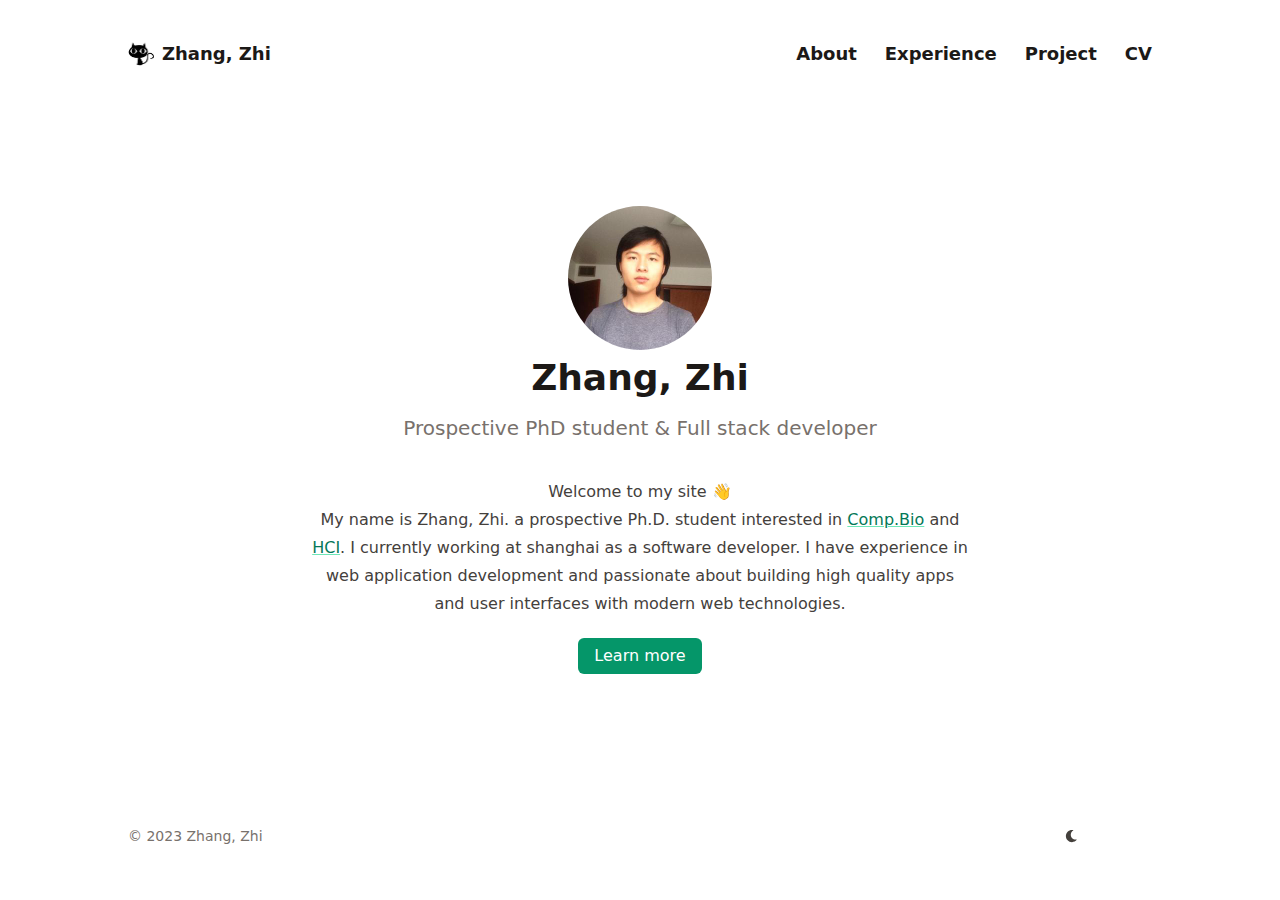
==== commit e98205c8: "test" ====
--- a/index.html
+++ b/index.html
@@ -346,7 +346,7 @@
       
         <p class="text-sm text-neutral-500 dark:text-neutral-400">
             &copy;
-            2022
+            2023
             Zhang, Zhi
         </p>
       
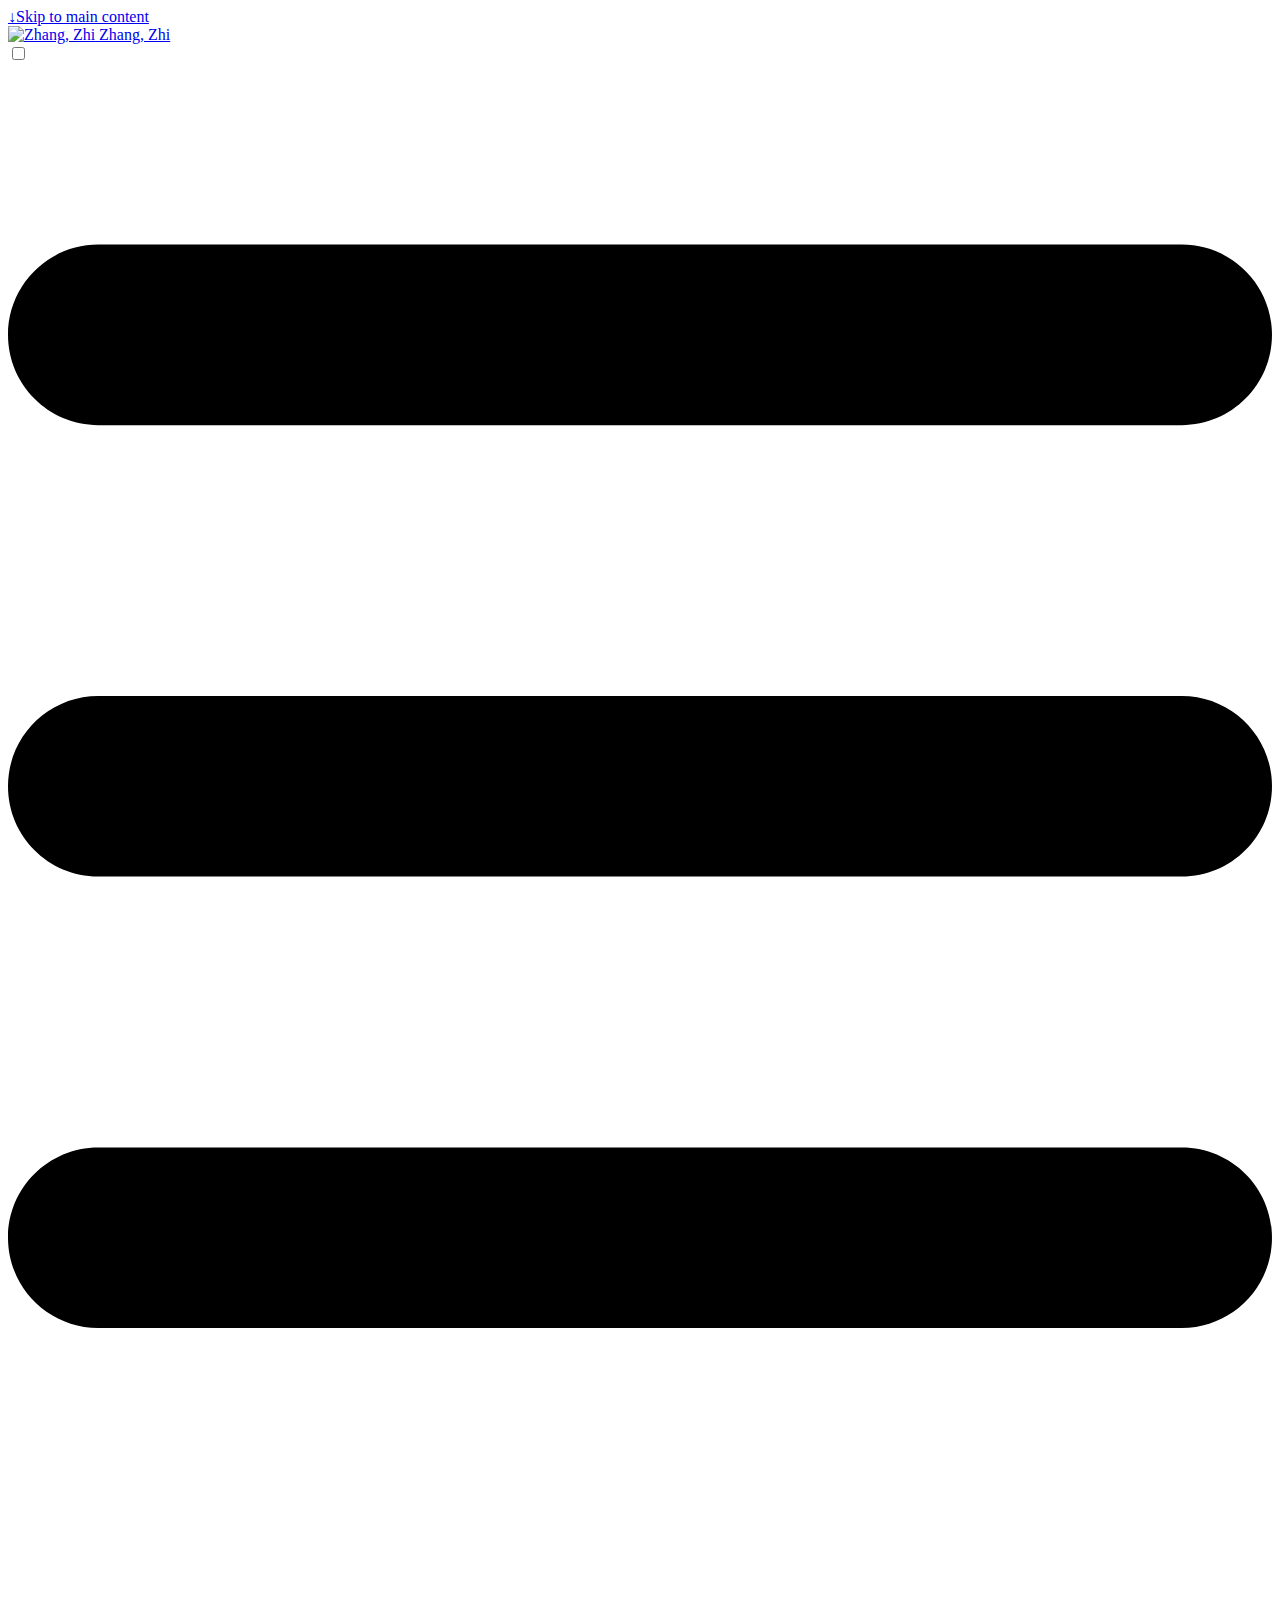
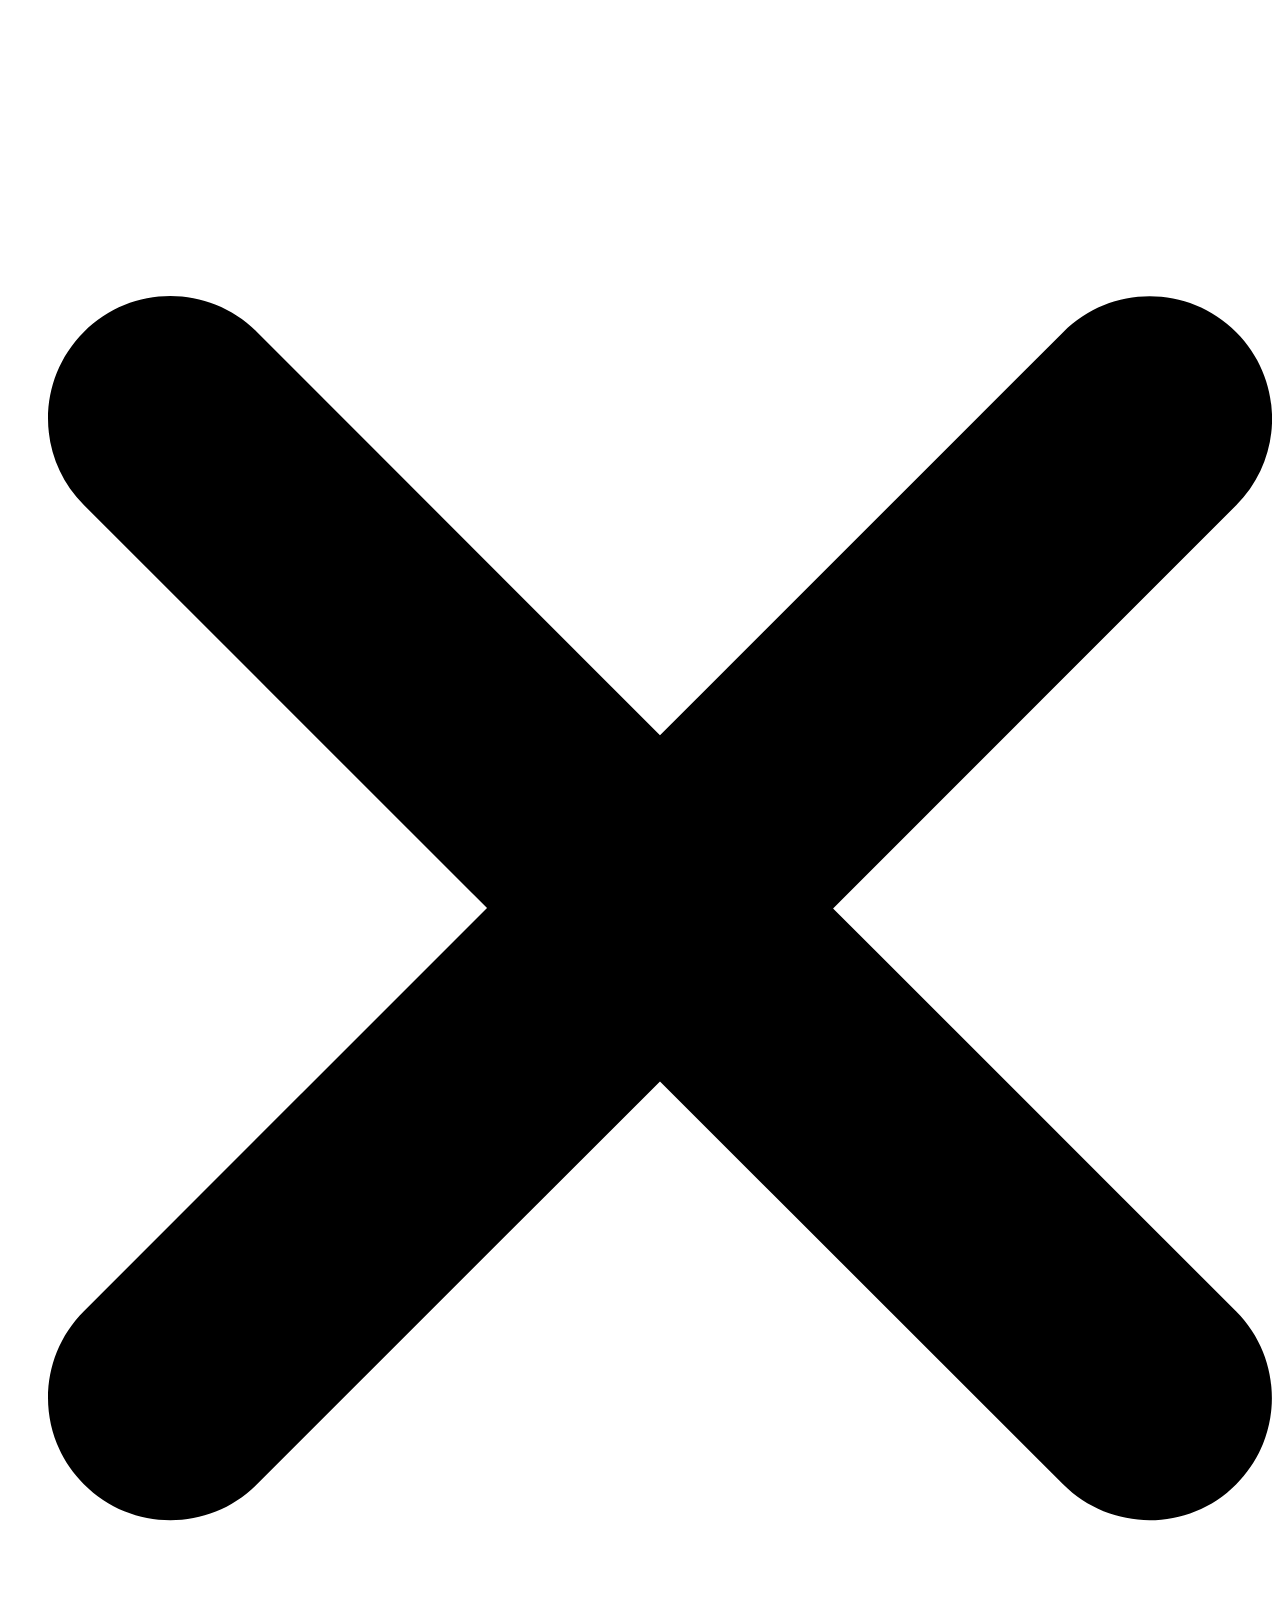
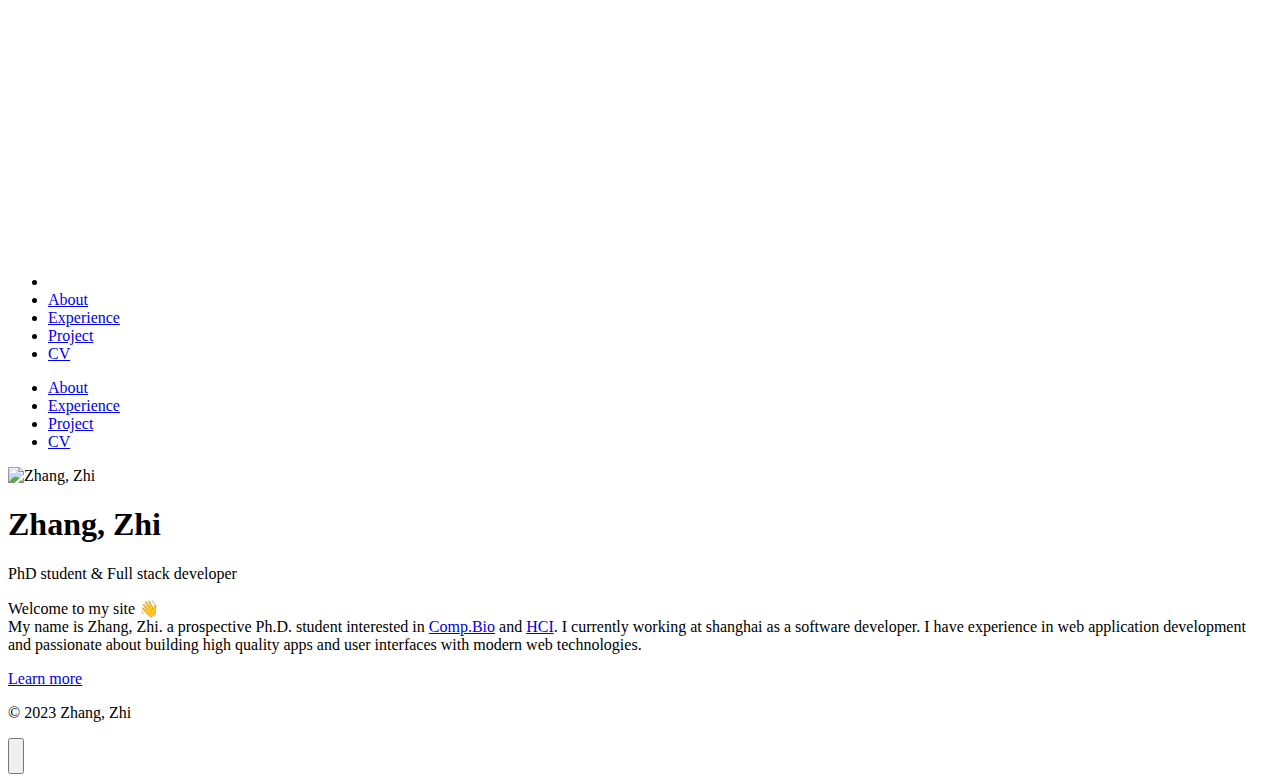
==== commit 05665cdc: "update" ====
--- a/index.html
+++ b/index.html
@@ -26,9 +26,9 @@
   
   
   
-  <link rel="canonical" href="https://zhangzhi.info/" />
-  <link rel="alternate" type="application/rss+xml" href="/index.xml" title="Zhang, Zhi" />
-  <link rel="alternate" type="application/json" href="/index.json" title="Zhang, Zhi" />
+  <link rel="canonical" href="https://arczz.github.io/site/" />
+  <link rel="alternate" type="application/rss+xml" href="/site/index.xml" title="Zhang, Zhi" />
+  <link rel="alternate" type="application/json" href="/site/index.json" title="Zhang, Zhi" />
   
   
   
@@ -42,22 +42,22 @@
   <link
     type="text/css"
     rel="stylesheet"
-    href="/css/main.bundle.min.e72dfe437aca34fbdeba364296ffe1bbe3996a89a38743215059a3a88156280a349b1e7b1f27ea3e03aab60000272931f2babd06a1925856a7d1709559409195.css"
+    href="/site/css/main.bundle.min.e72dfe437aca34fbdeba364296ffe1bbe3996a89a38743215059a3a88156280a349b1e7b1f27ea3e03aab60000272931f2babd06a1925856a7d1709559409195.css"
     integrity="sha512-5y3&#43;Q3rKNPveujZClv/hu&#43;OZaomjh0MhUFmjqIFWKAo0mx57HyfqPgOqtgAAJykx8rq9BqGSWFan0XCVWUCRlQ=="
   />
   
   
-  <script type="text/javascript" src="/js/appearance.min.12e98742cd283574d030a7fe55f29597df4ee214f7ff7075b4d19a64d046a602753c715295550be7899b661619cec89c679049d36c624681671a8013c1249896.js" integrity="sha512-EumHQs0oNXTQMKf&#43;VfKVl99O4hT3/3B1tNGaZNBGpgJ1PHFSlVUL54mbZhYZzsicZ5BJ02xiRoFnGoATwSSYlg=="></script>
-  
-  
-  
-  
-  
-  
-    <link rel="apple-touch-icon" sizes="180x180" href="/apple-touch-icon.png" />
-    <link rel="icon" type="image/png" sizes="32x32" href="/favicon-32x32.png" />
-    <link rel="icon" type="image/png" sizes="16x16" href="/favicon-16x16.png" />
-    <link rel="manifest" href="/site.webmanifest" />
+  <script type="text/javascript" src="/site/js/appearance.min.12e98742cd283574d030a7fe55f29597df4ee214f7ff7075b4d19a64d046a602753c715295550be7899b661619cec89c679049d36c624681671a8013c1249896.js" integrity="sha512-EumHQs0oNXTQMKf&#43;VfKVl99O4hT3/3B1tNGaZNBGpgJ1PHFSlVUL54mbZhYZzsicZ5BJ02xiRoFnGoATwSSYlg=="></script>
+  
+  
+  
+  
+  
+  
+    <link rel="apple-touch-icon" sizes="180x180" href="/site/apple-touch-icon.png" />
+    <link rel="icon" type="image/png" sizes="32x32" href="/site/favicon-32x32.png" />
+    <link rel="icon" type="image/png" sizes="16x16" href="/site/favicon-16x16.png" />
+    <link rel="manifest" href="/site/site.webmanifest" />
   
   
   
@@ -68,7 +68,7 @@
   <meta property="og:title" content="Zhang, Zhi" />
 <meta property="og:description" content="Personal website of Zhang, Zhi" />
 <meta property="og:type" content="website" />
-<meta property="og:url" content="https://zhangzhi.info/" /><meta property="og:site_name" content="Zhang, Zhi" />
+<meta property="og:url" content="https://arczz.github.io/site/" /><meta property="og:site_name" content="Zhang, Zhi" />
 
 
   <meta name="twitter:card" content="summary"/>
@@ -80,11 +80,11 @@
   {
     "@context": "https://schema.org",
     "@type": "WebSite",
-    "@id": "https:\/\/zhangzhi.info\/",
+    "@id": "https:\/\/arczz.github.io\/site\/",
     "name": "Zhang, Zhi",
     "description": "Personal website of Zhang, Zhi",
     "inLanguage": "en",
-    "url": "https:\/\/zhangzhi.info\/",
+    "url": "https:\/\/arczz.github.io\/site\/",
     
     "publisher" : {
       "@type": "Person",
@@ -133,9 +133,9 @@
     
     <div class="z-40 flex flex-row items-center">
       
-    <a href="/" class="mr-2">
+    <a href="/site/" class="mr-2">
       <img
-        src="/img/logo3.jpg"
+        src="/site/img/logo3.jpg"
         width="26"
         height="23"
         class="max-h-[10rem] max-w-[10rem] object-scale-down object-left"
@@ -145,7 +145,7 @@
   <a
     class="decoration-primary-500 hover:underline hover:decoration-2 hover:underline-offset-2"
     rel="me"
-    href="/"
+    href="/site/"
     >Zhang, Zhi</a
   >
 
@@ -190,7 +190,7 @@
                 <li class="mb-1">
                   <a
                     class="decoration-primary-500 hover:underline hover:decoration-2 hover:underline-offset-2"
-                    href="/about/"
+                    href="/site/about/"
                     title=""
                     >About</a
                   >
@@ -199,7 +199,7 @@
                 <li class="mb-1">
                   <a
                     class="decoration-primary-500 hover:underline hover:decoration-2 hover:underline-offset-2"
-                    href="/experience/"
+                    href="/site/experience/"
                     title=""
                     >Experience</a
                   >
@@ -208,7 +208,7 @@
                 <li class="mb-1">
                   <a
                     class="decoration-primary-500 hover:underline hover:decoration-2 hover:underline-offset-2"
-                    href="/project/"
+                    href="/site/project/"
                     title=""
                     >Project</a
                   >
@@ -217,7 +217,7 @@
                 <li class="mb-1">
                   <a
                     class="decoration-primary-500 hover:underline hover:decoration-2 hover:underline-offset-2"
-                    href="/cv/"
+                    href="/site/cv/"
                     title=""
                     >CV</a
                   >
@@ -235,7 +235,7 @@
             <li class="mb-1 sm:mb-0 ltr:sm:mr-7 ltr:sm:last:mr-0 rtl:sm:ml-7 rtl:sm:last:ml-0">
               <a
                 class="decoration-primary-500 hover:underline hover:decoration-2 hover:underline-offset-2"
-                href="/about/"
+                href="/site/about/"
                 title=""
                 >About</a
               >
@@ -244,7 +244,7 @@
             <li class="mb-1 sm:mb-0 ltr:sm:mr-7 ltr:sm:last:mr-0 rtl:sm:ml-7 rtl:sm:last:ml-0">
               <a
                 class="decoration-primary-500 hover:underline hover:decoration-2 hover:underline-offset-2"
-                href="/experience/"
+                href="/site/experience/"
                 title=""
                 >Experience</a
               >
@@ -253,7 +253,7 @@
             <li class="mb-1 sm:mb-0 ltr:sm:mr-7 ltr:sm:last:mr-0 rtl:sm:ml-7 rtl:sm:last:ml-0">
               <a
                 class="decoration-primary-500 hover:underline hover:decoration-2 hover:underline-offset-2"
-                href="/project/"
+                href="/site/project/"
                 title=""
                 >Project</a
               >
@@ -262,7 +262,7 @@
             <li class="mb-1 sm:mb-0 ltr:sm:mr-7 ltr:sm:last:mr-0 rtl:sm:ml-7 rtl:sm:last:ml-0">
               <a
                 class="decoration-primary-500 hover:underline hover:decoration-2 hover:underline-offset-2"
-                href="/cv/"
+                href="/site/cv/"
                 title=""
                 >CV</a
               >
@@ -296,7 +296,7 @@
           width="144"
           height="144"
           alt="Zhang, Zhi"
-          src="/img/author6_hu132ab431a0215df3679bd323763c6a49_284129_288x288_fill_q75_box_smart1.jpeg"
+          src="/site/img/author6_hu132ab431a0215df3679bd323763c6a49_284129_288x288_fill_q75_box_smart1.jpeg"
         />
       
     
@@ -310,7 +310,7 @@
     </div>
   </header>
   <section class="prose dark:prose-invert"><div class="lead !mb-9 text-xl">
-  Prospective PhD student &amp; Full stack developer
+  PhD student &amp; Full stack developer
 </div>
 
 <p>Welcome to my site 👋<br>
